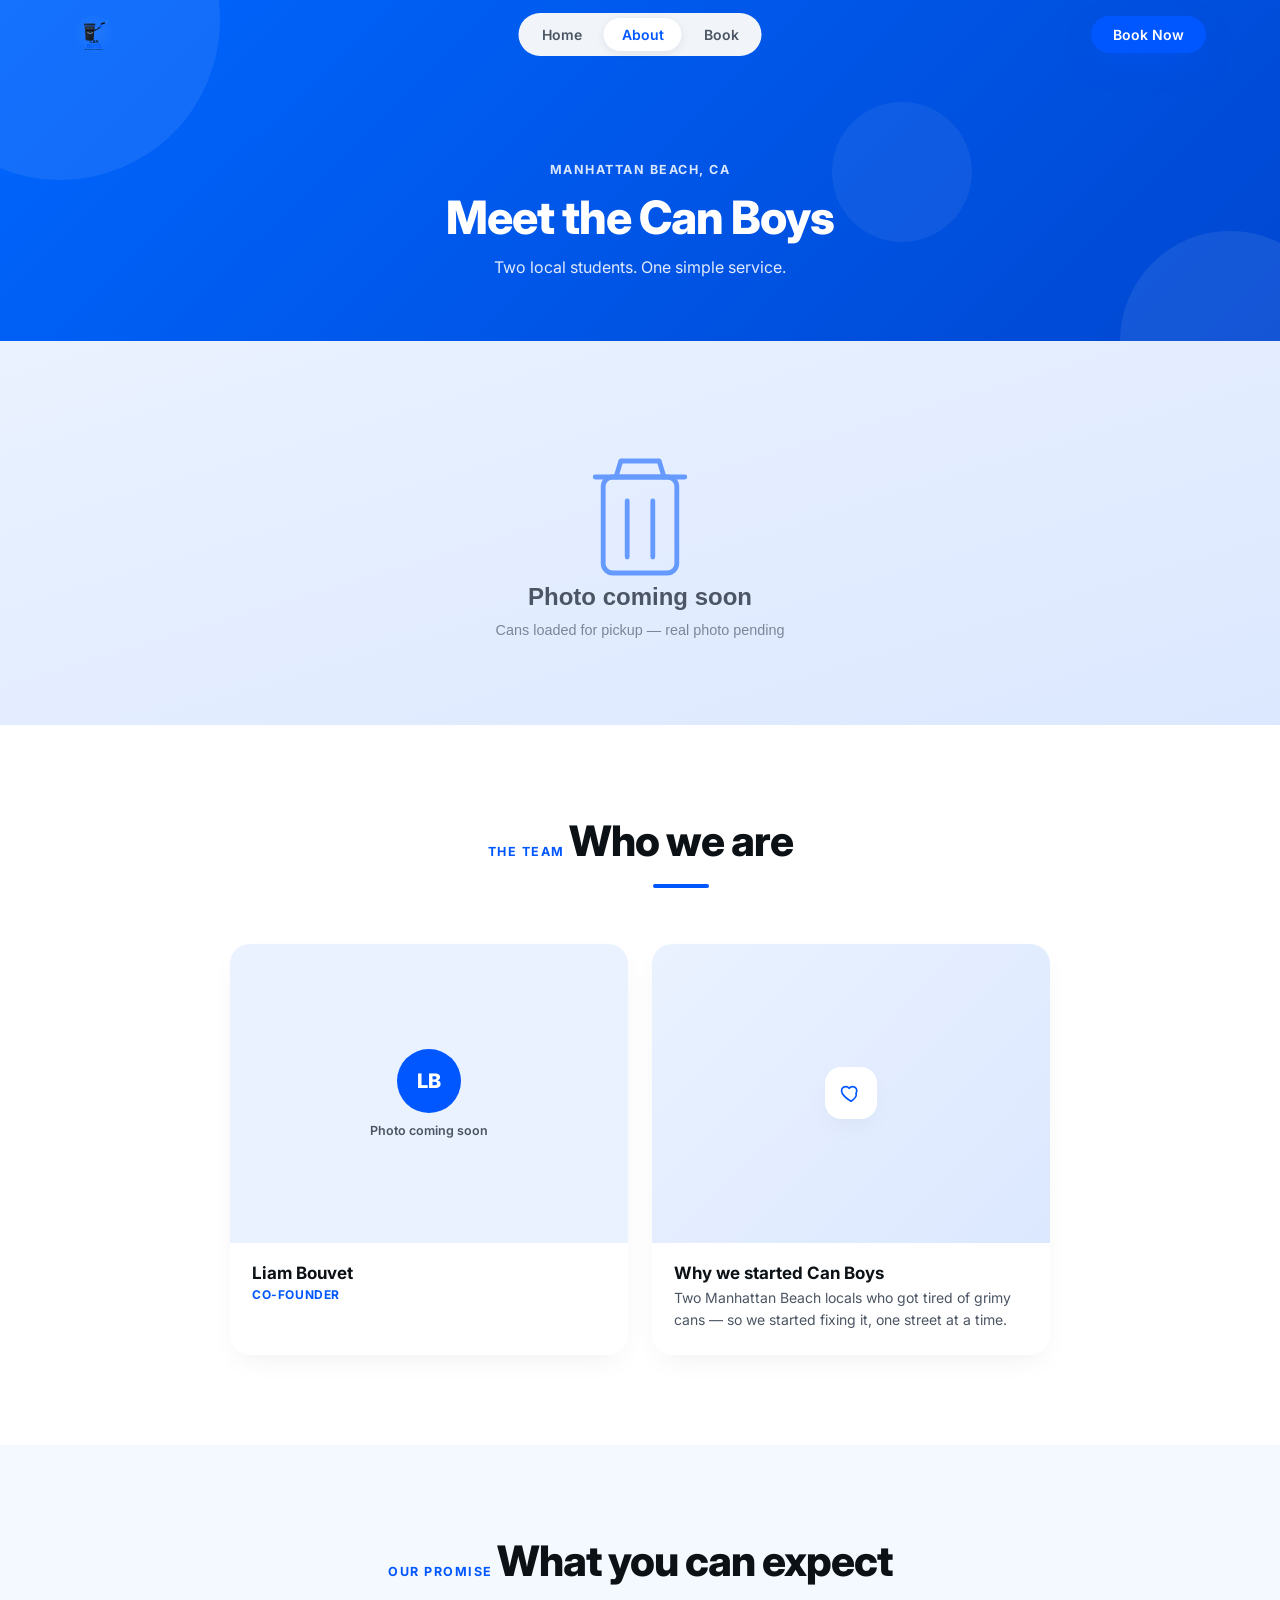
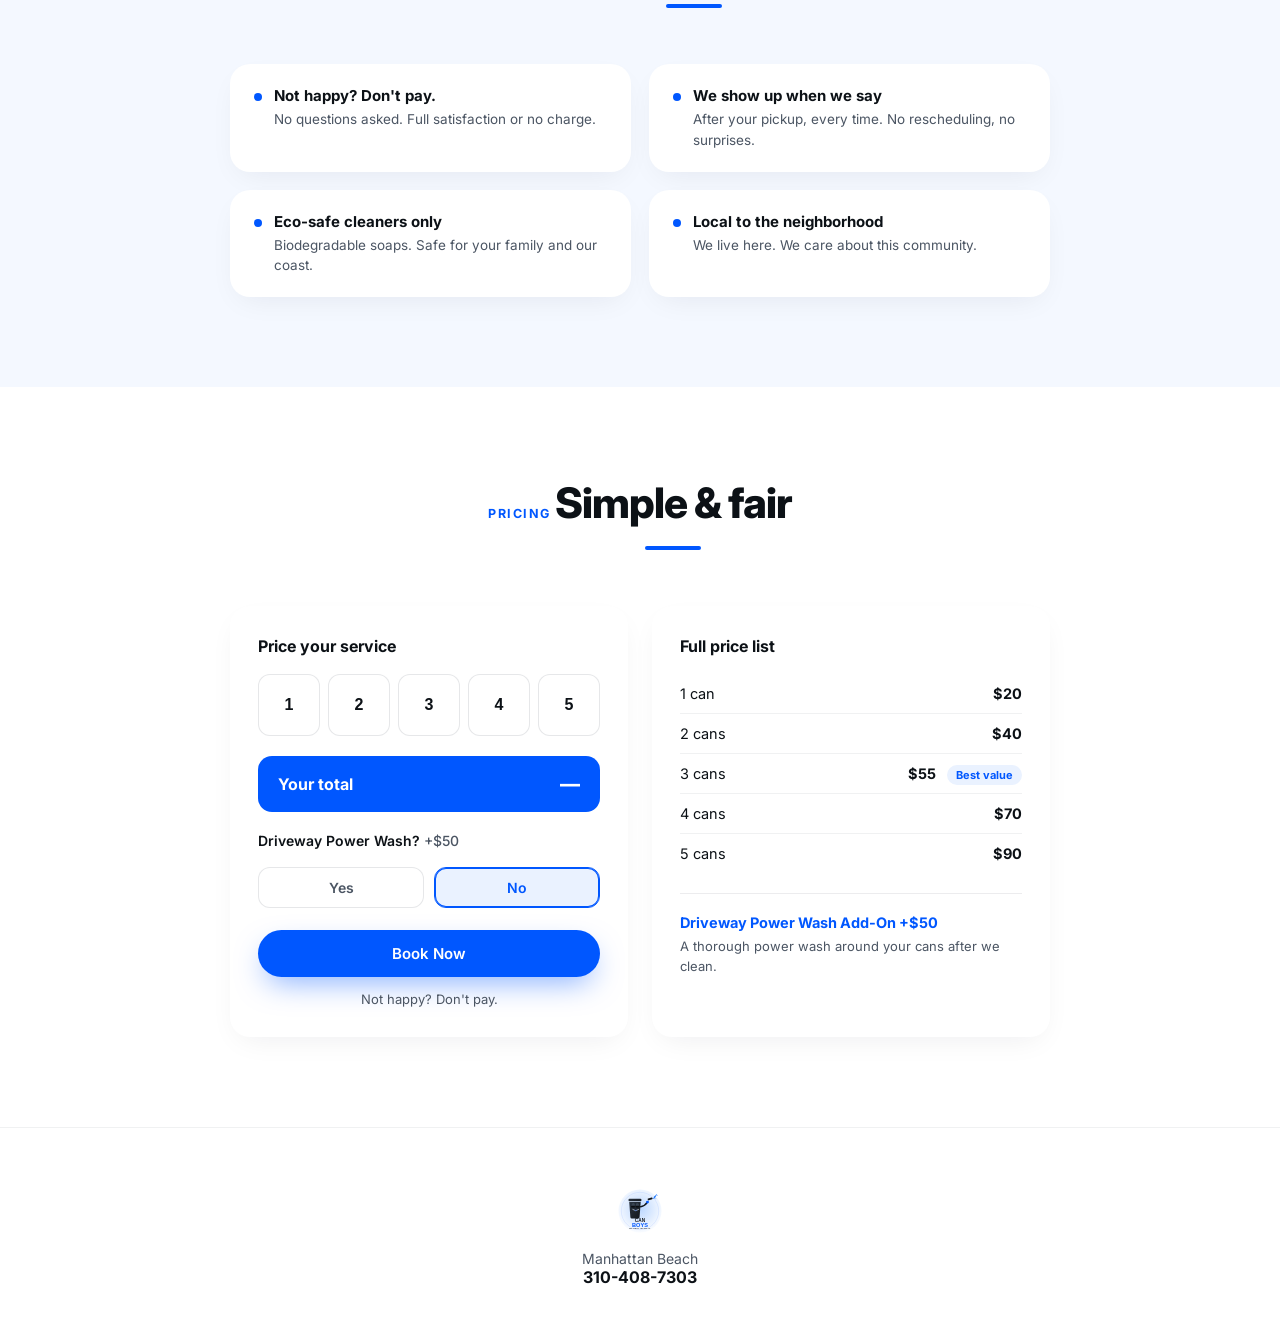
==== about.html @ 1655d3bb "Rebuild as a real three-page multi-page site (Home/About/Book) Splits the single-page scaffold into " ====
<!DOCTYPE html>
<html lang="en">
<head>
<meta charset="UTF-8">
<meta name="viewport" content="width=device-width, initial-scale=1.0">
<title>About — Can Boys · Manhattan Beach</title>
<meta name="description" content="Meet the Can Boys: two Manhattan Beach locals cleaning trash cans. See our story, our standards, and simple, fair pricing.">
<link rel="icon" href="assets/logo.svg" type="image/svg+xml">
<link rel="preconnect" href="https://fonts.googleapis.com">
<link rel="preconnect" href="https://fonts.gstatic.com" crossorigin>
<link href="https://fonts.googleapis.com/css2?family=Inter:wght@400;500;600;700;800;900&display=swap" rel="stylesheet">
<link rel="stylesheet" href="css/style.css">
</head>
<body>

<header class="nav" id="nav">
  <div class="nav-inner">
    <a href="index.html" class="nav-logo">
      <img src="assets/logo.svg" alt="Can Boys logo">
    </a>
    <nav class="nav-links">
      <a href="index.html">Home</a>
      <a href="about.html" class="active">About</a>
      <a href="book.html">Book</a>
    </nav>
    <a href="book.html" class="btn btn-primary btn-book nav-cta">Book Now</a>
    <button class="nav-toggle" id="navToggle" aria-label="Open menu" aria-expanded="false">
      <span></span><span></span><span></span>
    </button>
  </div>
  <div class="nav-mobile" id="navMobile">
    <a href="index.html">Home</a>
    <a href="about.html" class="active">About</a>
    <a href="book.html">Book</a>
    <a href="book.html" class="btn btn-primary btn-book">Book Now</a>
  </div>
</header>

<main>

  <!-- PAGE BANNER -->
  <section class="page-banner">
    <div class="page-banner-circle pbc-1"></div>
    <div class="page-banner-circle pbc-2"></div>
    <div class="page-banner-circle pbc-3"></div>
    <div class="page-banner-inner reveal">
      <span class="page-banner-label">Manhattan Beach, CA</span>
      <h1 class="page-banner-title">Meet the Can Boys</h1>
      <p class="page-banner-sub">Two local students. One simple service.</p>
    </div>
  </section>

  <!-- FULL WIDTH PHOTO -->
  <div class="about-photo-wrap reveal">
    <img src="assets/about-photo-placeholder.svg" alt="Trash cans loaded on a cart, ready for cleaning (placeholder photo)" class="about-photo">
  </div>

  <!-- WHO WE ARE -->
  <section class="section">
    <div class="section-head reveal">
      <span class="label-blue">THE TEAM</span>
      <h2 class="section-title">Who we are<span class="underline"></span></h2>
    </div>

    <div class="team-grid reveal">
      <div class="team-card">
        <div class="team-visual">
          <div class="team-avatar">LB</div>
          <span class="team-visual-note">Photo coming soon</span>
        </div>
        <div class="team-body">
          <p class="team-name">Liam Bouvet</p>
          <p class="team-role">Co-Founder</p>
        </div>
      </div>
      <div class="team-card story-card">
        <div class="team-visual story-visual">
          <div class="story-icon">
            <svg width="22" height="22" viewBox="0 0 24 24" fill="none"><path d="M12 21s-7-4.35-9.5-8.5C.5 8.5 2.5 5 6 5c2 0 3.5 1.2 4 2 0.5-0.8 2-2 4-2 3.5 0 5.5 3.5 3.5 7.5C19 16.65 12 21 12 21z" stroke="#0057ff" stroke-width="1.8" stroke-linejoin="round"/></svg>
          </div>
        </div>
        <div class="team-body">
          <p class="team-name">Why we started Can Boys</p>
          <div class="story-body">
            <p>Two Manhattan Beach locals who got tired of grimy cans — so we started fixing it, one street at a time.</p>
          </div>
        </div>
      </div>
    </div>
  </section>

  <!-- WHAT YOU CAN EXPECT -->
  <section class="section section-tint">
    <div class="section-head reveal">
      <span class="label-blue">OUR PROMISE</span>
      <h2 class="section-title">What you can expect<span class="underline"></span></h2>
    </div>

    <div class="promise-grid reveal">
      <div class="promise-card">
        <span class="promise-dot"></span>
        <div>
          <p class="promise-title">Not happy? Don't pay.</p>
          <p class="promise-text">No questions asked. Full satisfaction or no charge.</p>
        </div>
      </div>
      <div class="promise-card">
        <span class="promise-dot"></span>
        <div>
          <p class="promise-title">We show up when we say</p>
          <p class="promise-text">After your pickup, every time. No rescheduling, no surprises.</p>
        </div>
      </div>
      <div class="promise-card">
        <span class="promise-dot"></span>
        <div>
          <p class="promise-title">Eco-safe cleaners only</p>
          <p class="promise-text">Biodegradable soaps. Safe for your family and our coast.</p>
        </div>
      </div>
      <div class="promise-card">
        <span class="promise-dot"></span>
        <div>
          <p class="promise-title">Local to the neighborhood</p>
          <p class="promise-text">We live here. We care about this community.</p>
        </div>
      </div>
    </div>
  </section>

  <!-- PRICING -->
  <section class="section" id="pricing">
    <div class="section-head reveal">
      <span class="label-blue">PRICING</span>
      <h2 class="section-title">Simple &amp; fair<span class="underline"></span></h2>
    </div>

    <div class="price-grid reveal">
      <div class="calculator-card">
        <h3>Price your service</h3>
        <div class="can-buttons" id="canButtons" role="group" aria-label="Number of cans">
          <button type="button" class="can-btn" data-cans="1">1</button>
          <button type="button" class="can-btn" data-cans="2">2</button>
          <button type="button" class="can-btn" data-cans="3">3</button>
          <button type="button" class="can-btn" data-cans="4">4</button>
          <button type="button" class="can-btn" data-cans="5">5</button>
        </div>
        <div class="total-bar">
          <span>Your total</span>
          <span class="total-value" id="calcTotalValue">—</span>
        </div>
        <div class="addon-row">
          <span class="addon-label">Driveway Power Wash? <span class="price-note">+$50</span></span>
        </div>
        <div class="toggle-pair" id="calcPowerWash" role="group" aria-label="Driveway Power Wash">
          <button type="button" class="toggle-btn" data-value="yes">Yes</button>
          <button type="button" class="toggle-btn active" data-value="no">No</button>
        </div>
        <a href="book.html" class="btn btn-primary btn-block" id="calcBookNow" style="margin-top:22px;">Book Now</a>
        <p class="micro-note">Not happy? Don't pay.</p>
      </div>

      <div class="price-list-card">
        <h3>Full price list</h3>
        <ul class="price-list">
          <li><span>1 can</span><strong>$20</strong></li>
          <li><span>2 cans</span><strong>$40</strong></li>
          <li><span>3 cans</span><strong>$55 <span class="badge-best">Best value</span></strong></li>
          <li><span>4 cans</span><strong>$70</strong></li>
          <li><span>5 cans</span><strong>$90</strong></li>
        </ul>
        <div class="price-divider"></div>
        <p class="addon-title">Driveway Power Wash Add-On +$50</p>
        <p class="addon-desc">A thorough power wash around your cans after we clean.</p>
      </div>
    </div>
  </section>

</main>

<footer class="footer">
  <img src="assets/logo.svg" alt="Can Boys logo" class="footer-logo">
  <p class="footer-area">Manhattan Beach</p>
  <p class="footer-phone">310-408-7303</p>
</footer>

<script src="js/script.js"></script>
</body>
</html>
---- css/style.css ----
:root {
  --blue: #0057ff;
  --blue-dark: #0043cc;
  --blue-light: #eaf2ff;
  --blue-glow: rgba(0, 87, 255, 0.25);
  --ink: #0c1116;
  --ink-soft: #4b5563;
  --bg: #ffffff;
  --bg-tint: #f4f8ff;
  --card: #ffffff;
  --shadow-blue: 0 20px 50px -12px rgba(0, 87, 255, 0.18);
  --shadow-soft: 0 10px 30px -10px rgba(15, 23, 42, 0.08);
  --radius-lg: 28px;
  --radius-md: 20px;
  --radius-sm: 14px;
  --max: 1180px;
}

* { box-sizing: border-box; }

html { scroll-behavior: smooth; }
[id] { scroll-margin-top: 100px; }

body {
  margin: 0;
  font-family: 'Inter', -apple-system, BlinkMacSystemFont, 'Segoe UI', sans-serif;
  color: var(--ink);
  background: var(--bg);
  -webkit-font-smoothing: antialiased;
  overflow-x: hidden;
}

a { text-decoration: none; color: inherit; }
img { max-width: 100%; display: block; }
ul { list-style: none; margin: 0; padding: 0; }

.text-blue { color: var(--blue); }

/* ---------- Buttons ---------- */
.btn {
  display: inline-flex;
  align-items: center;
  justify-content: center;
  padding: 14px 28px;
  border-radius: 999px;
  font-weight: 600;
  font-size: 15px;
  cursor: pointer;
  border: none;
  transition: transform 0.25s ease, box-shadow 0.25s ease, background 0.25s ease;
  white-space: nowrap;
}
.btn:active { transform: scale(0.97); }

.btn-primary {
  background: var(--blue);
  color: #fff;
  box-shadow: 0 12px 30px -8px rgba(0, 87, 255, 0.5);
}
.btn-primary:hover {
  background: var(--blue-dark);
  box-shadow: 0 16px 36px -8px rgba(0, 87, 255, 0.6);
  transform: translateY(-2px);
}

.btn-white {
  background: #fff;
  color: var(--ink);
  box-shadow: var(--shadow-soft);
  border: 1px solid rgba(15, 23, 42, 0.06);
}
.btn-white:hover {
  transform: translateY(-2px);
  box-shadow: 0 16px 36px -10px rgba(15, 23, 42, 0.15);
}

.btn-lg { padding: 16px 32px; font-size: 16px; }

.btn-cta-white {
  background: #fff;
  color: var(--blue);
  padding: 18px 40px;
  font-size: 17px;
  font-weight: 700;
  box-shadow: 0 16px 40px -10px rgba(0, 0, 0, 0.25);
}
.btn-cta-white:hover {
  transform: translateY(-3px) scale(1.02);
  box-shadow: 0 20px 46px -10px rgba(0, 0, 0, 0.3);
}

/* ---------- Nav ---------- */
.nav {
  position: fixed;
  top: 0;
  left: 0;
  right: 0;
  z-index: 100;
  transition: background 0.35s ease, box-shadow 0.35s ease, backdrop-filter 0.35s ease;
  padding: 14px 0;
}
.nav.scrolled {
  background: rgba(255, 255, 255, 0.75);
  backdrop-filter: blur(14px);
  -webkit-backdrop-filter: blur(14px);
  box-shadow: 0 8px 30px -12px rgba(15, 23, 42, 0.12);
}
.nav-inner {
  max-width: var(--max);
  margin: 0 auto;
  padding: 0 24px;
  display: flex;
  align-items: center;
  justify-content: space-between;
  gap: 20px;
}
.nav-logo img { height: 40px; width: auto; }

.nav-links {
  display: flex;
  gap: 4px;
  position: absolute;
  left: 50%;
  transform: translateX(-50%);
  font-weight: 600;
  font-size: 14px;
  background: #f1f4f9;
  border-radius: 999px;
  padding: 5px;
}
.nav-links a {
  color: var(--ink-soft);
  padding: 8px 18px;
  border-radius: 999px;
  transition: color 0.2s ease, background 0.2s ease, box-shadow 0.2s ease;
}
.nav-links a:hover { color: var(--blue); }
.nav-links a.active {
  background: #fff;
  color: var(--blue);
  box-shadow: 0 2px 8px rgba(15, 23, 42, 0.08);
}
.nav-mobile a.active { color: var(--blue); }

.nav-cta { padding: 10px 22px; font-size: 14px; }

.nav-toggle {
  display: none;
  flex-direction: column;
  justify-content: center;
  gap: 5px;
  width: 32px;
  height: 32px;
  background: none;
  border: none;
  cursor: pointer;
}
.nav-toggle span {
  display: block;
  height: 2px;
  width: 100%;
  background: var(--ink);
  border-radius: 2px;
  transition: transform 0.25s ease, opacity 0.25s ease;
}
.nav-toggle.open span:nth-child(1) { transform: translateY(7px) rotate(45deg); }
.nav-toggle.open span:nth-child(2) { opacity: 0; }
.nav-toggle.open span:nth-child(3) { transform: translateY(-7px) rotate(-45deg); }

.nav-mobile {
  display: none;
  flex-direction: column;
  gap: 18px;
  padding: 20px 24px 28px;
  background: rgba(255, 255, 255, 0.98);
  backdrop-filter: blur(14px);
  font-weight: 600;
  border-top: 1px solid rgba(15, 23, 42, 0.06);
}
.nav-mobile a { color: var(--ink); }
.nav-mobile.open { display: flex; }
.nav-mobile .btn { align-self: flex-start; }

/* ---------- Hero ---------- */
.hero {
  padding: 170px 24px 100px;
  background: linear-gradient(180deg, #ffffff 0%, var(--bg-tint) 100%);
  overflow-x: hidden;
}
.hero-inner {
  max-width: var(--max);
  margin: 0 auto;
  display: grid;
  grid-template-columns: 1.05fr 0.95fr;
  gap: 40px;
  align-items: center;
}
.pill {
  display: inline-block;
  background: var(--blue-light);
  color: var(--blue);
  font-weight: 700;
  font-size: 12.5px;
  letter-spacing: 1.2px;
  padding: 8px 18px;
  border-radius: 999px;
  margin-bottom: 22px;
}
.hero-title {
  font-size: clamp(38px, 5.4vw, 66px);
  line-height: 1.06;
  font-weight: 800;
  letter-spacing: -1.5px;
  margin: 0 0 22px;
}
.hero-sub {
  font-size: 18px;
  line-height: 1.6;
  color: var(--ink-soft);
  max-width: 480px;
  margin: 0 0 32px;
}
.hero-actions {
  display: flex;
  gap: 14px;
  flex-wrap: wrap;
  margin-bottom: 16px;
}
.hero-note {
  font-weight: 600;
  color: var(--ink-soft);
  font-size: 14px;
  margin: 0 0 6px;
}
.hero-phone {
  font-weight: 700;
  color: var(--blue);
  font-size: 15px;
  margin: 0;
  letter-spacing: 0.3px;
}

.hero-visual {
  position: relative;
  display: flex;
  align-items: center;
  justify-content: center;
  min-height: 420px;
}
.hero-glow {
  position: absolute;
  width: 420px;
  height: 420px;
  border-radius: 50%;
  background: radial-gradient(circle, var(--blue-glow) 0%, rgba(0, 87, 255, 0) 70%);
  filter: blur(10px);
  animation: pulse 5s ease-in-out infinite;
}
@keyframes pulse {
  0%, 100% { transform: scale(1); opacity: 1; }
  50% { transform: scale(1.08); opacity: 0.85; }
}
.hero-logo {
  position: relative;
  width: min(360px, 70%);
  z-index: 2;
  animation: float 6s ease-in-out infinite;
  filter: drop-shadow(0 25px 30px rgba(0, 87, 255, 0.18));
}
@keyframes float {
  0%, 100% { transform: translateY(0); }
  50% { transform: translateY(-14px); }
}
.floating-badge {
  position: absolute;
  top: 18%;
  right: 6%;
  background: #fff;
  color: var(--ink);
  font-weight: 700;
  font-size: 13px;
  padding: 10px 18px;
  border-radius: 999px;
  box-shadow: var(--shadow-blue);
  z-index: 3;
  animation: float 6s ease-in-out infinite;
  animation-delay: -2s;
}
.floating-badge::before {
  content: '';
  display: inline-block;
  width: 8px;
  height: 8px;
  border-radius: 50%;
  background: var(--blue);
  margin-right: 8px;
}
.hero-shadow-oval {
  position: absolute;
  bottom: 6%;
  width: 260px;
  height: 40px;
  background: radial-gradient(ellipse, rgba(0, 87, 255, 0.25) 0%, rgba(0, 87, 255, 0) 75%);
  border-radius: 50%;
  z-index: 1;
}
.hero-shadow-label {
  position: absolute;
  bottom: 1%;
  font-size: 12px;
  font-weight: 700;
  letter-spacing: 2px;
  color: #9aa7bb;
}

/* ---------- Stats ---------- */
.stats { padding: 0 24px 100px; }
.stats-grid {
  max-width: var(--max);
  margin: 0 auto;
  display: grid;
  grid-template-columns: repeat(4, 1fr);
  gap: 20px;
  margin-top: -60px;
}
.stat-card {
  background: #fff;
  border-radius: var(--radius-md);
  padding: 32px 20px;
  text-align: center;
  box-shadow: var(--shadow-blue);
  transition: transform 0.3s ease, box-shadow 0.3s ease;
}
.stat-card:hover {
  transform: translateY(-6px);
  box-shadow: 0 26px 55px -12px rgba(0, 87, 255, 0.24);
}
.stat-num {
  font-size: 34px;
  font-weight: 800;
  color: var(--blue);
  letter-spacing: -1px;
}
.stat-label {
  margin-top: 6px;
  font-size: 14px;
  font-weight: 600;
  color: var(--ink-soft);
}

/* ---------- Sections ---------- */
.section { padding: 90px 24px; max-width: var(--max); margin: 0 auto; }
.section-tint {
  max-width: none;
  background: var(--bg-tint);
  padding-left: 24px;
  padding-right: 24px;
}
.section-tint > * { max-width: var(--max); margin-left: auto; margin-right: auto; }

.section-head { text-align: center; margin-bottom: 56px; }
.label-blue {
  display: inline-block;
  color: var(--blue);
  font-weight: 700;
  font-size: 12.5px;
  letter-spacing: 1.5px;
  margin-bottom: 14px;
}
.section-title {
  font-size: clamp(30px, 4vw, 42px);
  font-weight: 800;
  letter-spacing: -1px;
  margin: 0;
  position: relative;
  display: inline-block;
}
.underline {
  display: block;
  width: 56px;
  height: 4px;
  background: var(--blue);
  border-radius: 4px;
  margin: 18px auto 0;
}

/* ---------- Before / After ---------- */
.compare-wrap { position: relative; max-width: 620px; margin: 0 auto; }
.drag-pill {
  position: absolute;
  top: -20px;
  left: 50%;
  transform: translateX(-50%);
  background: #fff;
  color: var(--ink-soft);
  font-size: 12.5px;
  font-weight: 700;
  padding: 8px 16px;
  border-radius: 999px;
  box-shadow: var(--shadow-soft);
  z-index: 5;
  letter-spacing: 0.3px;
}
.compare {
  position: relative;
  width: 100%;
  aspect-ratio: 3 / 4;
  border-radius: var(--radius-lg);
  overflow: hidden;
  box-shadow: var(--shadow-blue);
  user-select: none;
  cursor: ew-resize;
}
.compare-img {
  position: absolute;
  inset: 0;
  width: 100%;
  height: 100%;
  object-fit: cover;
  pointer-events: none;
}
.compare-before-wrap {
  position: absolute;
  inset: 0;
  width: 55%;
  overflow: hidden;
}
.compare-before-wrap .compare-img {
  width: var(--compare-img-w, 100%);
  height: 100%;
}
.compare-tag {
  position: absolute;
  top: 20px;
  font-size: 12px;
  font-weight: 800;
  letter-spacing: 2px;
  color: #fff;
  background: rgba(0, 0, 0, 0.35);
  padding: 6px 12px;
  border-radius: 999px;
  z-index: 4;
}
.compare-tag-before { left: 20px; }
.compare-tag-after { right: 20px; }
.compare-handle {
  position: absolute;
  top: 0;
  bottom: 0;
  left: 55%;
  width: 4px;
  background: #fff;
  transform: translateX(-2px);
  z-index: 5;
  box-shadow: 0 0 0 4px rgba(255, 255, 255, 0.3);
}
.compare-handle-grip {
  position: absolute;
  top: 50%;
  left: 50%;
  transform: translate(-50%, -50%);
  width: 40px;
  height: 40px;
  border-radius: 50%;
  background: var(--blue);
  display: flex;
  align-items: center;
  justify-content: center;
  gap: 3px;
  box-shadow: 0 8px 20px -6px rgba(0, 87, 255, 0.6);
}

/* ---------- Steps ---------- */
.steps-grid {
  display: grid;
  grid-template-columns: repeat(3, 1fr);
  gap: 24px;
}
.step-card {
  background: #fff;
  border-radius: var(--radius-md);
  padding: 36px 30px;
  box-shadow: var(--shadow-soft);
  transition: transform 0.3s ease, box-shadow 0.3s ease;
}
.step-card:hover {
  transform: translateY(-6px);
  box-shadow: var(--shadow-blue);
}
.step-badge {
  width: 44px;
  height: 44px;
  border-radius: 50%;
  background: var(--blue);
  color: #fff;
  font-weight: 800;
  font-size: 18px;
  display: flex;
  align-items: center;
  justify-content: center;
  margin-bottom: 20px;
  box-shadow: 0 10px 24px -6px rgba(0, 87, 255, 0.45);
}
.step-card h3 { font-size: 19px; font-weight: 700; margin: 0 0 10px; }
.step-card p { font-size: 15px; color: var(--ink-soft); line-height: 1.6; margin: 0; }

/* ---------- Standards ---------- */
.standards-grid {
  display: grid;
  grid-template-columns: repeat(3, 1fr);
  gap: 24px;
}
.standard-card {
  background: #fff;
  border-radius: var(--radius-md);
  padding: 36px 30px;
  box-shadow: var(--shadow-soft);
  transition: transform 0.3s ease, box-shadow 0.3s ease;
}
.standard-card:hover {
  transform: translateY(-6px);
  box-shadow: var(--shadow-blue);
}
.icon-badge {
  width: 46px;
  height: 46px;
  border-radius: 14px;
  background: var(--blue-light);
  display: flex;
  align-items: center;
  justify-content: center;
  margin-bottom: 20px;
}
.standard-card h3 { font-size: 19px; font-weight: 700; margin: 0 0 10px; }
.standard-card p { font-size: 15px; color: var(--ink-soft); line-height: 1.6; margin: 0; }

/* ---------- Final CTA ---------- */
.cta-card {
  position: relative;
  overflow: hidden;
  background: linear-gradient(135deg, #0066ff 0%, #0047d1 100%);
  border-radius: 36px;
  padding: 80px 40px;
  text-align: center;
  box-shadow: 0 40px 80px -20px rgba(0, 87, 255, 0.45);
}
.cta-circle {
  position: absolute;
  border-radius: 50%;
  background: rgba(255, 255, 255, 0.08);
}
.cta-circle-1 { width: 320px; height: 320px; top: -140px; left: -100px; }
.cta-circle-2 { width: 220px; height: 220px; bottom: -100px; right: -60px; }
.cta-circle-3 { width: 140px; height: 140px; bottom: 20px; left: 12%; background: rgba(255,255,255,0.06); }
.cta-title {
  position: relative;
  color: #fff;
  font-size: clamp(28px, 4vw, 40px);
  font-weight: 800;
  letter-spacing: -1px;
  margin: 0 0 14px;
}
.cta-sub {
  position: relative;
  color: rgba(255, 255, 255, 0.9);
  font-size: 17px;
  margin: 0 0 34px;
}

/* ---------- Footer ---------- */
.footer {
  text-align: center;
  padding: 60px 24px 50px;
  border-top: 1px solid rgba(15, 23, 42, 0.06);
}
.footer-logo { height: 46px; width: auto; margin: 0 auto 16px; }
.footer-phone { font-weight: 700; margin: 0 0 4px; }
.footer-area { color: var(--ink-soft); font-size: 14px; margin: 0; }

/* ---------- Reveal animation ---------- */
.reveal {
  opacity: 0;
  transform: translateY(28px);
  transition: opacity 0.7s ease, transform 0.7s ease;
}
.reveal.is-visible {
  opacity: 1;
  transform: translateY(0);
}

/* ---------- Responsive ---------- */
@media (max-width: 980px) {
  .nav-links { display: none; }
  .nav-toggle { display: flex; }
  .nav-cta.nav-cta { display: none; }

  .hero-inner { grid-template-columns: 1fr; text-align: center; }
  .hero-copy { order: 2; }
  .hero-visual { order: 1; min-height: 340px; }
  .hero-sub { margin-left: auto; margin-right: auto; }
  .hero-actions { justify-content: center; }

  .stats-grid { grid-template-columns: repeat(2, 1fr); margin-top: 40px; }
  .steps-grid, .standards-grid { grid-template-columns: 1fr; }
}

@media (max-width: 560px) {
  .hero { padding: 130px 18px 70px; }
  .stats-grid { grid-template-columns: repeat(2, 1fr); gap: 14px; }
  .stat-card { padding: 22px 14px; }
  .section { padding: 64px 18px; }
  .cta-card { padding: 56px 24px; border-radius: 26px; }
  .hero-actions { flex-direction: column; width: 100%; }
  .hero-actions .btn { width: 100%; }
}

/* ==========================================================
   Shared: full-width buttons, icons
   ========================================================== */
.btn-block { width: 100%; }
.btn svg { margin-right: 8px; }

/* ==========================================================
   Page banner (About / Book top banner)
   ========================================================== */
.page-banner {
  position: relative;
  overflow: hidden;
  background: linear-gradient(135deg, #0066ff 0%, #0047d1 100%);
  padding: 158px 24px 64px;
  text-align: center;
}
.page-banner-circle {
  position: absolute;
  border-radius: 50%;
  background: rgba(255, 255, 255, 0.08);
}
.pbc-1 { width: 320px; height: 320px; top: -140px; left: -100px; }
.pbc-2 { width: 220px; height: 220px; bottom: -110px; right: -60px; }
.pbc-3 { width: 140px; height: 140px; top: 30%; left: 65%; background: rgba(255, 255, 255, 0.06); }
.page-banner-inner { position: relative; max-width: 640px; margin: 0 auto; }
.page-banner-label {
  display: inline-block;
  color: rgba(255, 255, 255, 0.85);
  font-weight: 700;
  font-size: 12.5px;
  letter-spacing: 1.5px;
  text-transform: uppercase;
  margin-bottom: 12px;
}
.page-banner-title {
  color: #fff;
  font-size: clamp(30px, 4.5vw, 46px);
  font-weight: 800;
  letter-spacing: -1px;
  margin: 0 0 12px;
}
.page-banner-sub {
  color: rgba(255, 255, 255, 0.88);
  font-size: 16px;
  margin: 0;
}

/* ==========================================================
   About: full-width photo
   ========================================================== */
.about-photo-wrap { line-height: 0; }
.about-photo { width: 100%; max-height: 420px; object-fit: cover; display: block; }

/* ==========================================================
   About: team / story cards
   ========================================================== */
.team-grid {
  display: grid;
  grid-template-columns: 1fr 1fr;
  gap: 24px;
  max-width: 820px;
  margin: 0 auto;
}
.team-card {
  background: #fff;
  border-radius: var(--radius-md);
  overflow: hidden;
  box-shadow: var(--shadow-soft);
  transition: transform 0.3s ease, box-shadow 0.3s ease;
}
.team-card:hover { transform: translateY(-6px); box-shadow: var(--shadow-blue); }
.team-visual {
  width: 100%;
  aspect-ratio: 4 / 3;
  display: flex;
  flex-direction: column;
  align-items: center;
  justify-content: center;
  gap: 10px;
  background: var(--blue-light);
}
.team-visual.story-visual { background: linear-gradient(135deg, var(--blue-light), #dce8ff); }
.team-avatar {
  width: 64px;
  height: 64px;
  border-radius: 50%;
  background: var(--blue);
  color: #fff;
  display: flex;
  align-items: center;
  justify-content: center;
  font-weight: 800;
  font-size: 20px;
}
.team-visual-note { font-size: 12.5px; color: var(--ink-soft); font-weight: 600; }
.story-icon {
  width: 52px;
  height: 52px;
  border-radius: 16px;
  background: #fff;
  display: flex;
  align-items: center;
  justify-content: center;
  box-shadow: var(--shadow-soft);
}
.team-body { padding: 20px 22px 24px; }
.team-name { font-weight: 700; font-size: 17px; margin: 0 0 4px; }
.team-role {
  font-size: 12px;
  font-weight: 700;
  letter-spacing: 0.6px;
  color: var(--blue);
  text-transform: uppercase;
  margin: 0;
}
.story-body p { font-size: 14px; color: var(--ink-soft); line-height: 1.6; margin: 0; }

/* ==========================================================
   About: promise grid
   ========================================================== */
.promise-grid {
  display: grid;
  grid-template-columns: 1fr 1fr;
  gap: 18px;
  max-width: 820px;
  margin: 0 auto;
}
.promise-card {
  background: #fff;
  border-radius: var(--radius-md);
  padding: 22px 24px;
  box-shadow: var(--shadow-soft);
  display: flex;
  gap: 12px;
  align-items: flex-start;
  transition: transform 0.3s ease, box-shadow 0.3s ease;
}
.promise-card:hover { transform: translateY(-4px); box-shadow: var(--shadow-blue); }
.promise-dot { width: 8px; height: 8px; border-radius: 50%; background: var(--blue); margin-top: 7px; flex-shrink: 0; }
.promise-title { font-weight: 700; font-size: 15px; margin: 0 0 4px; }
.promise-text { font-size: 13.5px; color: var(--ink-soft); margin: 0; line-height: 1.5; }

/* ==========================================================
   About: pricing calculator + price list
   ========================================================== */
.price-grid {
  display: grid;
  grid-template-columns: 1fr 1fr;
  gap: 24px;
  max-width: 820px;
  margin: 0 auto;
}
.calculator-card,
.price-list-card {
  background: #fff;
  border-radius: var(--radius-md);
  padding: 30px 28px;
  box-shadow: var(--shadow-soft);
}
.calculator-card h3,
.price-list-card h3 { font-size: 16px; font-weight: 700; margin: 0 0 18px; }

.can-buttons { display: flex; gap: 8px; margin-bottom: 20px; }
.can-btn {
  flex: 1;
  aspect-ratio: 1;
  border-radius: 12px;
  border: 1px solid rgba(15, 23, 42, 0.1);
  background: #fff;
  font-weight: 700;
  font-size: 16px;
  color: var(--ink);
  cursor: pointer;
  transition: all 0.2s ease;
}
.can-btn:hover { border-color: var(--blue); }
.can-btn.active {
  background: var(--blue);
  border-color: var(--blue);
  color: #fff;
  box-shadow: 0 8px 20px -6px rgba(0, 87, 255, 0.45);
}

.total-bar {
  display: flex;
  align-items: center;
  justify-content: space-between;
  background: var(--blue);
  color: #fff;
  padding: 16px 20px;
  border-radius: 14px;
  font-weight: 700;
  margin-bottom: 20px;
}
.total-bar .total-value { font-size: 20px; font-weight: 800; }

.addon-row {
  display: flex;
  align-items: center;
  justify-content: space-between;
  gap: 12px;
  margin-bottom: 18px;
  flex-wrap: wrap;
}
.addon-label { font-weight: 600; font-size: 14px; color: var(--ink); }
.addon-label .price-note { color: var(--ink-soft); font-weight: 500; }

.toggle-pair { display: flex; gap: 10px; }
.toggle-btn {
  flex: 1;
  padding: 11px 18px;
  border-radius: 12px;
  border: 1px solid rgba(15, 23, 42, 0.1);
  background: #fff;
  font-weight: 600;
  font-size: 14px;
  color: var(--ink-soft);
  cursor: pointer;
  transition: all 0.2s ease;
  font-family: inherit;
}
.toggle-btn:hover { border-color: var(--blue); }
.toggle-btn.active {
  border-color: var(--blue);
  color: var(--blue);
  box-shadow: 0 0 0 1px var(--blue) inset;
  background: var(--blue-light);
}

.micro-note { text-align: center; font-size: 13px; color: var(--ink-soft); margin: 14px 0 0; }

.price-list { list-style: none; margin: 0; padding: 0; }
.price-list li {
  display: flex;
  align-items: center;
  justify-content: space-between;
  padding: 11px 0;
  border-bottom: 1px solid rgba(15, 23, 42, 0.06);
  font-size: 14.5px;
}
.price-list li:last-child { border-bottom: none; }
.price-list li strong { font-weight: 700; }
.badge-best {
  background: var(--blue-light);
  color: var(--blue);
  font-size: 11px;
  font-weight: 700;
  padding: 3px 9px;
  border-radius: 999px;
  margin-left: 8px;
}
.price-divider { height: 1px; background: rgba(15, 23, 42, 0.08); margin: 20px 0; }
.addon-title { font-weight: 700; font-size: 14.5px; color: var(--blue); margin: 0 0 6px; }
.addon-desc { font-size: 13px; color: var(--ink-soft); line-height: 1.5; margin: 0; }

/* ==========================================================
   Book: trash-day section
   ========================================================== */
.trash-day-section { max-width: 820px; margin: 0 auto; padding: 70px 24px 20px; }
.weekday-pills { display: flex; flex-wrap: wrap; gap: 10px; justify-content: center; margin: 0 0 28px; }
.weekday-pill {
  display: inline-flex;
  align-items: center;
  background: #fff;
  border: 1px solid rgba(15, 23, 42, 0.08);
  border-radius: 999px;
  padding: 8px 16px;
  font-size: 13px;
  font-weight: 600;
  color: var(--ink-soft);
  box-shadow: var(--shadow-soft);
}
.weekday-pill::before {
  content: '';
  width: 8px;
  height: 8px;
  border-radius: 50%;
  background: var(--dot, var(--blue));
  margin-right: 8px;
  flex-shrink: 0;
}
.trash-map-wrap { border-radius: var(--radius-lg); overflow: hidden; box-shadow: var(--shadow-blue); }
.trash-map-img { width: 100%; display: block; }

/* ==========================================================
   Book: booking form
   ========================================================== */
.booking-card {
  max-width: 640px;
  margin: 0 auto;
  background: #fff;
  border-radius: var(--radius-md);
  padding: 32px 30px;
  box-shadow: var(--shadow-soft);
}

.estimated-total {
  background: var(--blue-light);
  border-radius: 16px;
  padding: 16px 18px;
  margin-bottom: 24px;
}
.estimated-total-toggle {
  display: block;
  width: 100%;
  background: none;
  border: none;
  padding: 0;
  margin: 0;
  cursor: pointer;
  text-align: left;
  font-family: inherit;
  color: inherit;
}
.estimated-total-head { display: flex; align-items: center; gap: 12px; }
.estimated-total-text { flex: 1; min-width: 0; }
.estimated-total-label { font-weight: 700; font-size: 15px; color: var(--ink); }
.estimated-total-sub { font-size: 12.5px; color: var(--ink-soft); margin-top: 2px; }
.estimated-total-value { font-weight: 800; color: var(--blue); font-size: 17px; white-space: nowrap; }
.estimated-total-icon {
  font-weight: 700;
  color: var(--blue);
  font-size: 18px;
  width: 22px;
  height: 22px;
  border-radius: 50%;
  display: flex;
  align-items: center;
  justify-content: center;
  background: #fff;
  flex-shrink: 0;
}
.estimated-total-detail {
  max-height: 200px;
  overflow: hidden;
  transition: max-height 0.3s ease, opacity 0.3s ease, margin-top 0.3s ease;
  margin-top: 14px;
  opacity: 1;
}
.estimated-total-detail.collapsed { max-height: 0; opacity: 0; margin-top: 0; }
.estimated-total-row {
  display: flex;
  justify-content: space-between;
  font-size: 13.5px;
  color: var(--ink-soft);
  padding: 4px 0;
}

.form-row { display: grid; grid-template-columns: 1fr 1fr; gap: 16px; }
.field { display: flex; flex-direction: column; gap: 6px; margin-bottom: 18px; }
.field label { font-weight: 600; font-size: 13.5px; color: var(--ink); }
.field label .price-note { color: var(--ink-soft); font-weight: 500; }
.field input,
.field select,
.field textarea {
  border: 1px solid rgba(15, 23, 42, 0.12);
  border-radius: 12px;
  padding: 13px 16px;
  font-size: 15px;
  font-family: inherit;
  color: var(--ink);
  background: #fff;
  transition: border-color 0.2s ease, box-shadow 0.2s ease;
  width: 100%;
}
.field input::placeholder,
.field textarea::placeholder { color: #9aa7bb; }
.field input:focus,
.field select:focus,
.field textarea:focus {
  outline: none;
  border-color: var(--blue);
  box-shadow: 0 0 0 3px rgba(0, 87, 255, 0.12);
}
.field textarea { resize: vertical; min-height: 90px; }
.field select { appearance: none; background-image: url("data:image/svg+xml,%3Csvg xmlns='http://www.w3.org/2000/svg' width='12' height='8'%3E%3Cpath d='M1 1l5 5 5-5' fill='none' stroke='%234b5563' stroke-width='1.6' stroke-linecap='round' stroke-linejoin='round'/%3E%3C/svg%3E"); background-repeat: no-repeat; background-position: right 16px center; padding-right: 38px; }

/* ==========================================================
   Responsive: new components
   ========================================================== */
@media (max-width: 980px) {
  .price-grid,
  .team-grid,
  .promise-grid { grid-template-columns: 1fr; }
}

@media (max-width: 560px) {
  .page-banner { padding: 128px 18px 48px; }
  .form-row { grid-template-columns: 1fr; }
  .booking-card { padding: 26px 20px; }
  .calculator-card, .price-list-card { padding: 24px 20px; }
}
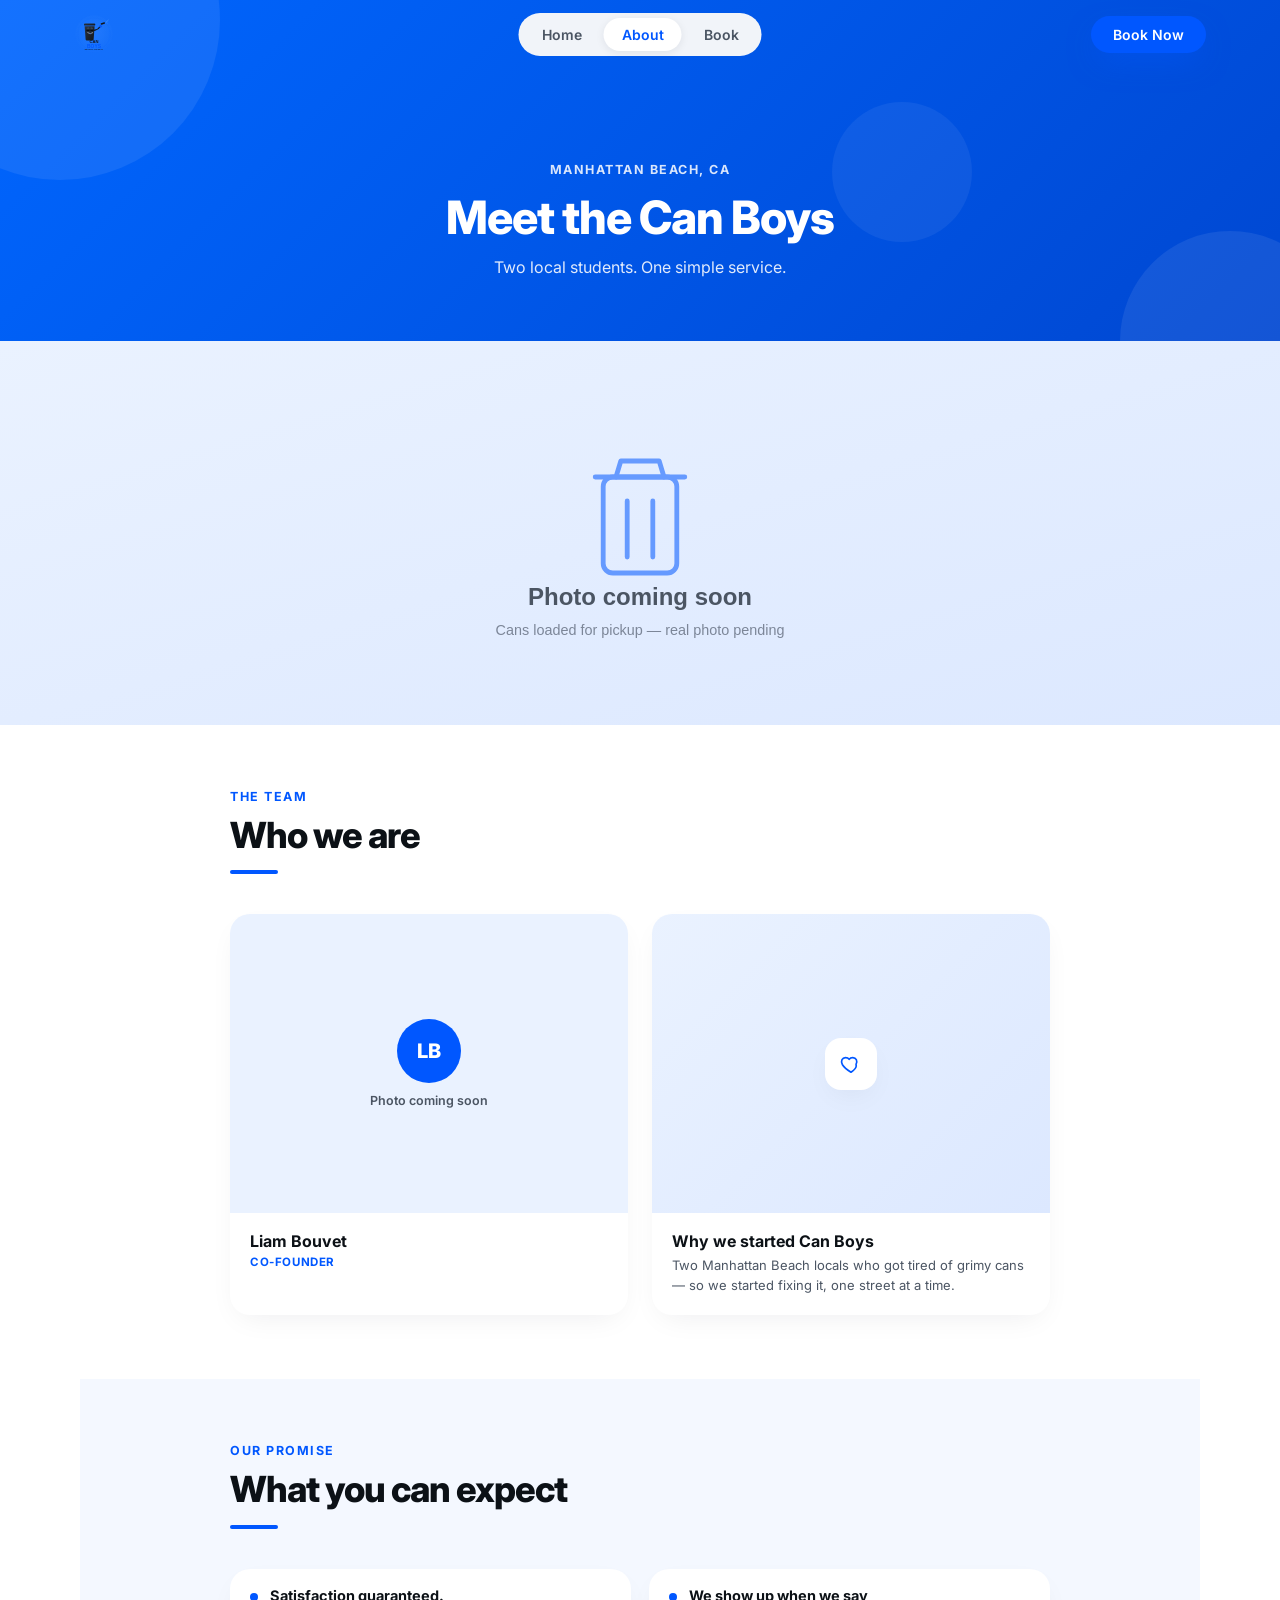
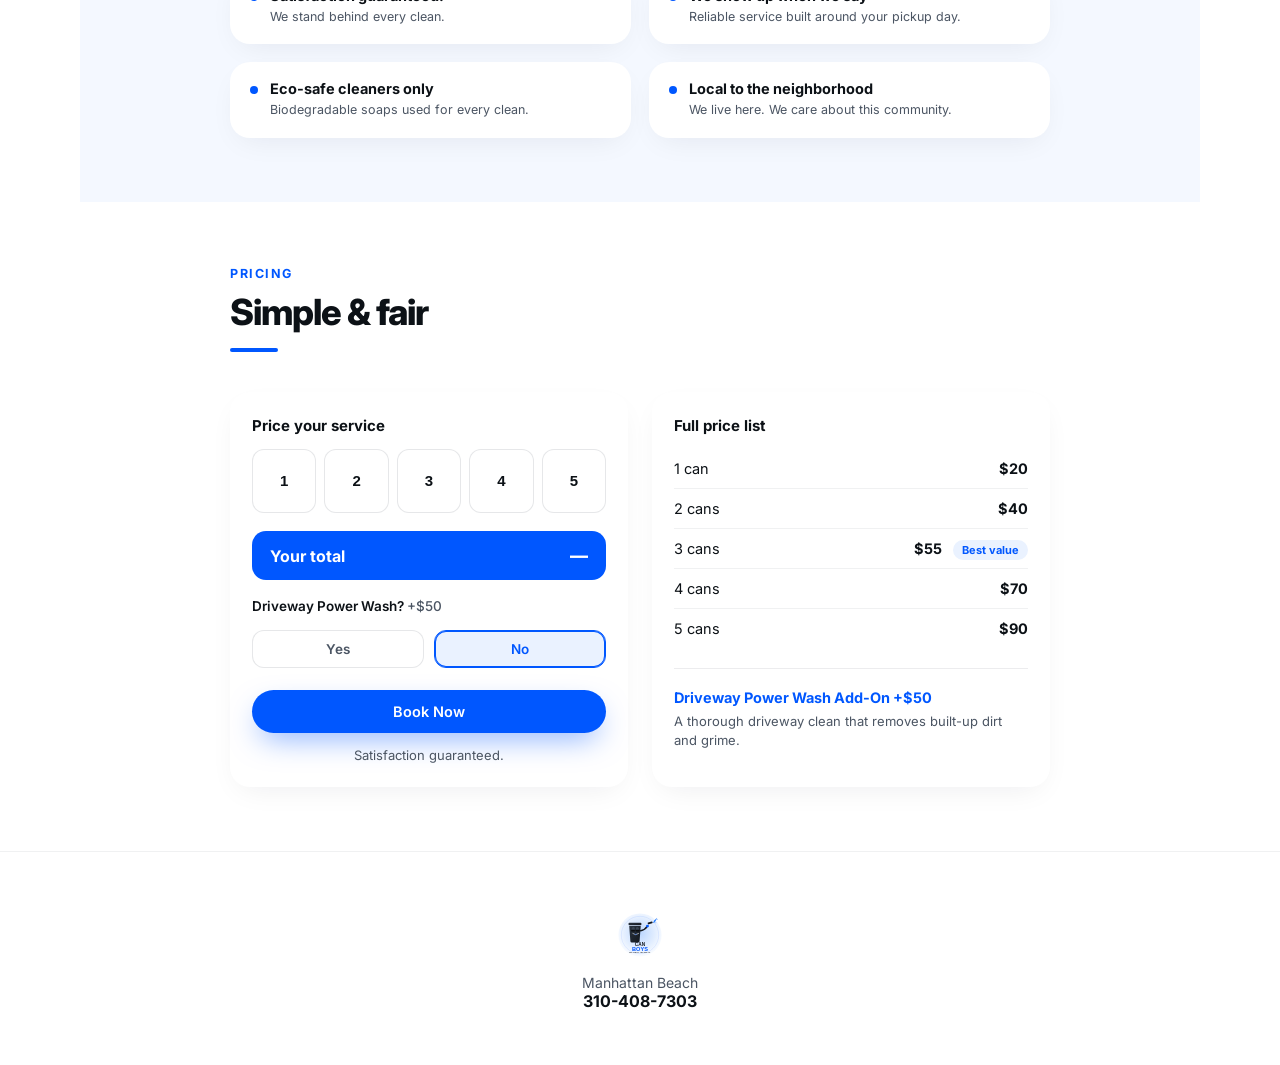
==== commit a6e4688b: "Update customer-facing copy: "Satisfaction guaranteed" and related wording Replaces every "Not happy" ====
--- a/about.html
+++ b/about.html
@@ -100,22 +100,22 @@
       <div class="promise-card">
         <span class="promise-dot"></span>
         <div>
-          <p class="promise-title">Not happy? Don't pay.</p>
-          <p class="promise-text">No questions asked. Full satisfaction or no charge.</p>
+          <p class="promise-title">Satisfaction guaranteed.</p>
+          <p class="promise-text">We stand behind every clean.</p>
         </div>
       </div>
       <div class="promise-card">
         <span class="promise-dot"></span>
         <div>
           <p class="promise-title">We show up when we say</p>
-          <p class="promise-text">After your pickup, every time. No rescheduling, no surprises.</p>
+          <p class="promise-text">Reliable service built around your pickup day.</p>
         </div>
       </div>
       <div class="promise-card">
         <span class="promise-dot"></span>
         <div>
           <p class="promise-title">Eco-safe cleaners only</p>
-          <p class="promise-text">Biodegradable soaps. Safe for your family and our coast.</p>
+          <p class="promise-text">Biodegradable soaps used for every clean.</p>
         </div>
       </div>
       <div class="promise-card">
@@ -157,7 +157,7 @@
           <button type="button" class="toggle-btn active" data-value="no">No</button>
         </div>
         <a href="book.html" class="btn btn-primary btn-block" id="calcBookNow" style="margin-top:22px;">Book Now</a>
-        <p class="micro-note">Not happy? Don't pay.</p>
+        <p class="micro-note">Satisfaction guaranteed.</p>
       </div>
 
       <div class="price-list-card">
@@ -171,7 +171,7 @@
         </ul>
         <div class="price-divider"></div>
         <p class="addon-title">Driveway Power Wash Add-On +$50</p>
-        <p class="addon-desc">A thorough power wash around your cans after we clean.</p>
+        <p class="addon-desc">A thorough driveway clean that removes built-up dirt and grime.</p>
       </div>
     </div>
   </section>
--- a/css/style.css
+++ b/css/style.css
@@ -183,12 +183,12 @@
 
 /* ---------- Hero ---------- */
 .hero {
-  padding: 170px 24px 100px;
+  padding: 122px 24px 68px;
   background: linear-gradient(180deg, #ffffff 0%, var(--bg-tint) 100%);
   overflow-x: hidden;
 }
 .hero-inner {
-  max-width: var(--max);
+  max-width: 1120px;
   margin: 0 auto;
   display: grid;
   grid-template-columns: 1.05fr 0.95fr;
@@ -200,42 +200,46 @@
   background: var(--blue-light);
   color: var(--blue);
   font-weight: 700;
-  font-size: 12.5px;
-  letter-spacing: 1.2px;
-  padding: 8px 18px;
+  font-size: 11.5px;
+  letter-spacing: 1px;
+  padding: 6px 14px;
   border-radius: 999px;
-  margin-bottom: 22px;
+  margin-bottom: 16px;
 }
 .hero-title {
-  font-size: clamp(38px, 5.4vw, 66px);
-  line-height: 1.06;
+  font-size: clamp(32px, 4.6vw, 54px);
+  line-height: 1.09;
   font-weight: 800;
-  letter-spacing: -1.5px;
-  margin: 0 0 22px;
+  letter-spacing: -1.2px;
+  margin: 0 0 16px;
 }
 .hero-sub {
-  font-size: 18px;
-  line-height: 1.6;
+  font-size: 16px;
+  line-height: 1.55;
   color: var(--ink-soft);
-  max-width: 480px;
-  margin: 0 0 32px;
+  max-width: 440px;
+  margin: 0 0 24px;
 }
 .hero-actions {
   display: flex;
-  gap: 14px;
+  gap: 10px;
   flex-wrap: wrap;
-  margin-bottom: 16px;
+  margin-bottom: 12px;
+}
+.hero-actions .btn-lg {
+  padding: 13px 24px;
+  font-size: 14.5px;
 }
 .hero-note {
   font-weight: 600;
   color: var(--ink-soft);
+  font-size: 13px;
+  margin: 0 0 4px;
+}
+.hero-phone {
+  font-weight: 700;
+  color: var(--blue);
   font-size: 14px;
-  margin: 0 0 6px;
-}
-.hero-phone {
-  font-weight: 700;
-  color: var(--blue);
-  font-size: 15px;
   margin: 0;
   letter-spacing: 0.3px;
 }
@@ -245,12 +249,12 @@
   display: flex;
   align-items: center;
   justify-content: center;
-  min-height: 420px;
+  min-height: 400px;
 }
 .hero-glow {
   position: absolute;
-  width: 420px;
-  height: 420px;
+  width: 380px;
+  height: 380px;
   border-radius: 50%;
   background: radial-gradient(circle, var(--blue-glow) 0%, rgba(0, 87, 255, 0) 70%);
   filter: blur(10px);
@@ -262,7 +266,7 @@
 }
 .hero-logo {
   position: relative;
-  width: min(360px, 70%);
+  width: min(390px, 74%);
   z-index: 2;
   animation: float 6s ease-in-out infinite;
   filter: drop-shadow(0 25px 30px rgba(0, 87, 255, 0.18));
@@ -278,8 +282,8 @@
   background: #fff;
   color: var(--ink);
   font-weight: 700;
-  font-size: 13px;
-  padding: 10px 18px;
+  font-size: 12px;
+  padding: 8px 14px;
   border-radius: 999px;
   box-shadow: var(--shadow-blue);
   z-index: 3;
@@ -314,19 +318,19 @@
 }
 
 /* ---------- Stats ---------- */
-.stats { padding: 0 24px 100px; }
+.stats { padding: 0 24px 68px; }
 .stats-grid {
-  max-width: var(--max);
+  max-width: 1120px;
   margin: 0 auto;
   display: grid;
   grid-template-columns: repeat(4, 1fr);
-  gap: 20px;
-  margin-top: -60px;
+  gap: 16px;
+  margin-top: -48px;
 }
 .stat-card {
   background: #fff;
   border-radius: var(--radius-md);
-  padding: 32px 20px;
+  padding: 24px 16px;
   text-align: center;
   box-shadow: var(--shadow-blue);
   transition: transform 0.3s ease, box-shadow 0.3s ease;
@@ -336,14 +340,14 @@
   box-shadow: 0 26px 55px -12px rgba(0, 87, 255, 0.24);
 }
 .stat-num {
-  font-size: 34px;
+  font-size: 28px;
   font-weight: 800;
   color: var(--blue);
-  letter-spacing: -1px;
+  letter-spacing: -0.5px;
 }
 .stat-label {
-  margin-top: 6px;
-  font-size: 14px;
+  margin-top: 4px;
+  font-size: 12.5px;
   font-weight: 600;
   color: var(--ink-soft);
 }
@@ -385,17 +389,17 @@
 }
 
 /* ---------- Before / After ---------- */
-.compare-wrap { position: relative; max-width: 620px; margin: 0 auto; }
+.compare-wrap { position: relative; max-width: 500px; margin: 0 auto; }
 .drag-pill {
   position: absolute;
-  top: -20px;
+  top: -16px;
   left: 50%;
   transform: translateX(-50%);
   background: #fff;
   color: var(--ink-soft);
-  font-size: 12.5px;
-  font-weight: 700;
-  padding: 8px 16px;
+  font-size: 11.5px;
+  font-weight: 700;
+  padding: 7px 14px;
   border-radius: 999px;
   box-shadow: var(--shadow-soft);
   z-index: 5;
@@ -474,12 +478,12 @@
 .steps-grid {
   display: grid;
   grid-template-columns: repeat(3, 1fr);
-  gap: 24px;
+  gap: 18px;
 }
 .step-card {
   background: #fff;
   border-radius: var(--radius-md);
-  padding: 36px 30px;
+  padding: 24px 22px;
   box-shadow: var(--shadow-soft);
   transition: transform 0.3s ease, box-shadow 0.3s ease;
 }
@@ -488,32 +492,32 @@
   box-shadow: var(--shadow-blue);
 }
 .step-badge {
-  width: 44px;
-  height: 44px;
+  width: 36px;
+  height: 36px;
   border-radius: 50%;
   background: var(--blue);
   color: #fff;
   font-weight: 800;
-  font-size: 18px;
+  font-size: 15px;
   display: flex;
   align-items: center;
   justify-content: center;
-  margin-bottom: 20px;
+  margin-bottom: 12px;
   box-shadow: 0 10px 24px -6px rgba(0, 87, 255, 0.45);
 }
-.step-card h3 { font-size: 19px; font-weight: 700; margin: 0 0 10px; }
-.step-card p { font-size: 15px; color: var(--ink-soft); line-height: 1.6; margin: 0; }
+.step-card h3 { font-size: 16.5px; font-weight: 700; margin: 0 0 6px; }
+.step-card p { font-size: 13px; color: var(--ink-soft); line-height: 1.5; margin: 0; }
 
 /* ---------- Standards ---------- */
 .standards-grid {
   display: grid;
   grid-template-columns: repeat(3, 1fr);
-  gap: 24px;
+  gap: 18px;
 }
 .standard-card {
   background: #fff;
   border-radius: var(--radius-md);
-  padding: 36px 30px;
+  padding: 24px 22px;
   box-shadow: var(--shadow-soft);
   transition: transform 0.3s ease, box-shadow 0.3s ease;
 }
@@ -522,25 +526,25 @@
   box-shadow: var(--shadow-blue);
 }
 .icon-badge {
-  width: 46px;
-  height: 46px;
-  border-radius: 14px;
+  width: 38px;
+  height: 38px;
+  border-radius: 12px;
   background: var(--blue-light);
   display: flex;
   align-items: center;
   justify-content: center;
-  margin-bottom: 20px;
-}
-.standard-card h3 { font-size: 19px; font-weight: 700; margin: 0 0 10px; }
-.standard-card p { font-size: 15px; color: var(--ink-soft); line-height: 1.6; margin: 0; }
+  margin-bottom: 12px;
+}
+.standard-card h3 { font-size: 16.5px; font-weight: 700; margin: 0 0 6px; }
+.standard-card p { font-size: 13px; color: var(--ink-soft); line-height: 1.5; margin: 0; }
 
 /* ---------- Final CTA ---------- */
 .cta-card {
   position: relative;
   overflow: hidden;
   background: linear-gradient(135deg, #0066ff 0%, #0047d1 100%);
-  border-radius: 36px;
-  padding: 80px 40px;
+  border-radius: 28px;
+  padding: 56px 40px;
   text-align: center;
   box-shadow: 0 40px 80px -20px rgba(0, 87, 255, 0.45);
 }
@@ -555,16 +559,20 @@
 .cta-title {
   position: relative;
   color: #fff;
-  font-size: clamp(28px, 4vw, 40px);
+  font-size: clamp(24px, 3.4vw, 32px);
   font-weight: 800;
   letter-spacing: -1px;
-  margin: 0 0 14px;
+  margin: 0 0 10px;
 }
 .cta-sub {
   position: relative;
   color: rgba(255, 255, 255, 0.9);
-  font-size: 17px;
-  margin: 0 0 34px;
+  font-size: 15px;
+  margin: 0 0 24px;
+}
+.cta-card .btn-cta-white {
+  padding: 14px 30px;
+  font-size: 15px;
 }
 
 /* ---------- Footer ---------- */
@@ -577,6 +585,58 @@
 .footer-phone { font-weight: 700; margin: 0 0 4px; }
 .footer-area { color: var(--ink-soft); font-size: 14px; margin: 0; }
 
+/* ---------- Home-only section/heading proportions ----------
+   Scoped via "#home ~" (a sibling combinator anchored on the hero's
+   id="home") so these rules can only ever match elements on the Home
+   page — About/Book have no #home element, so .section/.section-head
+   there are completely unaffected. */
+#home ~ .section {
+  padding: 64px 24px;
+  max-width: 1120px;
+}
+#home ~ .section-tint {
+  padding-top: 64px;
+  padding-bottom: 64px;
+}
+#home ~ .section-tint > * { max-width: 1120px; }
+/* Reference screenshots show these three Home section headers
+   (Before & after / Three steps, done. / We do it right.) flush against
+   the LEFT edge of the content below them (the compare panel, the card
+   grid) rather than centered on the page — unlike the final CTA, which
+   stays centered (untouched). Constraining section-head to the same
+   width as the content grid below it and left-aligning text within that
+   (still page-centered) box reproduces that flush-left look. */
+#home ~ .section .section-head,
+#home ~ .section-tint .section-head {
+  max-width: none;
+  margin: 0 0 36px;
+  text-align: left;
+}
+#home ~ .section .section-head:has(+ .compare-wrap) {
+  max-width: 500px;
+  margin-left: auto;
+  margin-right: auto;
+}
+#home ~ .section .label-blue,
+#home ~ .section-tint .label-blue {
+  display: block;
+  font-size: 12.5px;
+  font-weight: 700;
+  letter-spacing: 1.5px;
+  margin-bottom: 10px;
+}
+#home ~ .section .section-title,
+#home ~ .section-tint .section-title {
+  font-size: clamp(28px, 3.6vw, 36px);
+  line-height: 1.18;
+}
+#home ~ .section .underline,
+#home ~ .section-tint .underline {
+  width: 48px;
+  height: 4px;
+  margin: 14px 0 0;
+}
+
 /* ---------- Reveal animation ---------- */
 .reveal {
   opacity: 0;
@@ -605,11 +665,13 @@
 }
 
 @media (max-width: 560px) {
-  .hero { padding: 130px 18px 70px; }
+  .hero { padding: 110px 18px 56px; }
   .stats-grid { grid-template-columns: repeat(2, 1fr); gap: 14px; }
-  .stat-card { padding: 22px 14px; }
+  .stat-card { padding: 20px 14px; }
   .section { padding: 64px 18px; }
-  .cta-card { padding: 56px 24px; border-radius: 26px; }
+  #home ~ .section { padding: 46px 18px; }
+  #home ~ .section-tint { padding-top: 46px; padding-bottom: 46px; }
+  .cta-card { padding: 44px 24px; border-radius: 24px; }
   .hero-actions { flex-direction: column; width: 100%; }
   .hero-actions .btn { width: 100%; }
 }
@@ -719,17 +781,17 @@
   justify-content: center;
   box-shadow: var(--shadow-soft);
 }
-.team-body { padding: 20px 22px 24px; }
-.team-name { font-weight: 700; font-size: 17px; margin: 0 0 4px; }
+.team-body { padding: 18px 20px 20px; }
+.team-name { font-weight: 700; font-size: 16px; margin: 0 0 4px; }
 .team-role {
-  font-size: 12px;
+  font-size: 11.5px;
   font-weight: 700;
   letter-spacing: 0.6px;
   color: var(--blue);
   text-transform: uppercase;
   margin: 0;
 }
-.story-body p { font-size: 14px; color: var(--ink-soft); line-height: 1.6; margin: 0; }
+.story-body p { font-size: 13px; color: var(--ink-soft); line-height: 1.55; margin: 0; }
 
 /* ==========================================================
    About: promise grid
@@ -744,7 +806,7 @@
 .promise-card {
   background: #fff;
   border-radius: var(--radius-md);
-  padding: 22px 24px;
+  padding: 18px 20px;
   box-shadow: var(--shadow-soft);
   display: flex;
   gap: 12px;
@@ -752,9 +814,9 @@
   transition: transform 0.3s ease, box-shadow 0.3s ease;
 }
 .promise-card:hover { transform: translateY(-4px); box-shadow: var(--shadow-blue); }
-.promise-dot { width: 8px; height: 8px; border-radius: 50%; background: var(--blue); margin-top: 7px; flex-shrink: 0; }
-.promise-title { font-weight: 700; font-size: 15px; margin: 0 0 4px; }
-.promise-text { font-size: 13.5px; color: var(--ink-soft); margin: 0; line-height: 1.5; }
+.promise-dot { width: 8px; height: 8px; border-radius: 50%; background: var(--blue); margin-top: 6px; flex-shrink: 0; }
+.promise-title { font-weight: 700; font-size: 14.5px; margin: 0 0 4px; }
+.promise-text { font-size: 12.5px; color: var(--ink-soft); margin: 0; line-height: 1.5; }
 
 /* ==========================================================
    About: pricing calculator + price list
@@ -770,13 +832,13 @@
 .price-list-card {
   background: #fff;
   border-radius: var(--radius-md);
-  padding: 30px 28px;
+  padding: 24px 22px;
   box-shadow: var(--shadow-soft);
 }
 .calculator-card h3,
-.price-list-card h3 { font-size: 16px; font-weight: 700; margin: 0 0 18px; }
-
-.can-buttons { display: flex; gap: 8px; margin-bottom: 20px; }
+.price-list-card h3 { font-size: 15px; font-weight: 700; margin: 0 0 14px; }
+
+.can-buttons { display: flex; gap: 8px; margin-bottom: 18px; }
 .can-btn {
   flex: 1;
   aspect-ratio: 1;
@@ -784,12 +846,13 @@
   border: 1px solid rgba(15, 23, 42, 0.1);
   background: #fff;
   font-weight: 700;
-  font-size: 16px;
+  font-size: 15px;
   color: var(--ink);
   cursor: pointer;
   transition: all 0.2s ease;
 }
 .can-btn:hover { border-color: var(--blue); }
+.calculator-card .btn-primary { padding: 13px 24px; font-size: 14.5px; }
 .can-btn.active {
   background: var(--blue);
   border-color: var(--blue);
@@ -803,23 +866,25 @@
   justify-content: space-between;
   background: var(--blue);
   color: #fff;
-  padding: 16px 20px;
+  padding: 14px 18px;
   border-radius: 14px;
   font-weight: 700;
-  margin-bottom: 20px;
-}
-.total-bar .total-value { font-size: 20px; font-weight: 800; }
+  margin-bottom: 18px;
+}
+.total-bar .total-value { font-size: 18px; font-weight: 800; }
 
 .addon-row {
   display: flex;
   align-items: center;
   justify-content: space-between;
   gap: 12px;
-  margin-bottom: 18px;
+  margin-bottom: 16px;
   flex-wrap: wrap;
 }
-.addon-label { font-weight: 600; font-size: 14px; color: var(--ink); }
+.addon-label { font-weight: 600; font-size: 13.5px; color: var(--ink); }
 .addon-label .price-note { color: var(--ink-soft); font-weight: 500; }
+
+#calcPowerWash.toggle-pair .toggle-btn { padding: 10px 16px; font-size: 13.5px; }
 
 .toggle-pair { display: flex; gap: 10px; }
 .toggle-btn {
@@ -872,16 +937,16 @@
 /* ==========================================================
    Book: trash-day section
    ========================================================== */
-.trash-day-section { max-width: 820px; margin: 0 auto; padding: 70px 24px 20px; }
-.weekday-pills { display: flex; flex-wrap: wrap; gap: 10px; justify-content: center; margin: 0 0 28px; }
+.trash-day-section { max-width: 820px; margin: 0 auto; padding: 56px 24px 20px; }
+.weekday-pills { display: flex; flex-wrap: wrap; gap: 8px; justify-content: center; margin: 0 0 24px; }
 .weekday-pill {
   display: inline-flex;
   align-items: center;
   background: #fff;
   border: 1px solid rgba(15, 23, 42, 0.08);
   border-radius: 999px;
-  padding: 8px 16px;
-  font-size: 13px;
+  padding: 7px 14px;
+  font-size: 12.5px;
   font-weight: 600;
   color: var(--ink-soft);
   box-shadow: var(--shadow-soft);
@@ -906,15 +971,15 @@
   margin: 0 auto;
   background: #fff;
   border-radius: var(--radius-md);
-  padding: 32px 30px;
+  padding: 26px 24px;
   box-shadow: var(--shadow-soft);
 }
 
 .estimated-total {
   background: var(--blue-light);
   border-radius: 16px;
-  padding: 16px 18px;
-  margin-bottom: 24px;
+  padding: 14px 16px;
+  margin-bottom: 20px;
 }
 .estimated-total-toggle {
   display: block;
@@ -930,9 +995,9 @@
 }
 .estimated-total-head { display: flex; align-items: center; gap: 12px; }
 .estimated-total-text { flex: 1; min-width: 0; }
-.estimated-total-label { font-weight: 700; font-size: 15px; color: var(--ink); }
-.estimated-total-sub { font-size: 12.5px; color: var(--ink-soft); margin-top: 2px; }
-.estimated-total-value { font-weight: 800; color: var(--blue); font-size: 17px; white-space: nowrap; }
+.estimated-total-label { font-weight: 700; font-size: 14px; color: var(--ink); }
+.estimated-total-sub { font-size: 12px; color: var(--ink-soft); margin-top: 2px; }
+.estimated-total-value { font-weight: 800; color: var(--blue); font-size: 16px; white-space: nowrap; }
 .estimated-total-icon {
   font-weight: 700;
   color: var(--blue);
@@ -962,17 +1027,17 @@
   padding: 4px 0;
 }
 
-.form-row { display: grid; grid-template-columns: 1fr 1fr; gap: 16px; }
-.field { display: flex; flex-direction: column; gap: 6px; margin-bottom: 18px; }
-.field label { font-weight: 600; font-size: 13.5px; color: var(--ink); }
+.form-row { display: grid; grid-template-columns: 1fr 1fr; gap: 14px; }
+.field { display: flex; flex-direction: column; gap: 5px; margin-bottom: 16px; }
+.field label { font-weight: 600; font-size: 13px; color: var(--ink); }
 .field label .price-note { color: var(--ink-soft); font-weight: 500; }
 .field input,
 .field select,
 .field textarea {
   border: 1px solid rgba(15, 23, 42, 0.12);
   border-radius: 12px;
-  padding: 13px 16px;
-  font-size: 15px;
+  padding: 12px 15px;
+  font-size: 14.5px;
   font-family: inherit;
   color: var(--ink);
   background: #fff;
@@ -989,6 +1054,8 @@
   box-shadow: 0 0 0 3px rgba(0, 87, 255, 0.12);
 }
 .field textarea { resize: vertical; min-height: 90px; }
+#formPowerWash.toggle-pair .toggle-btn { padding: 10px 16px; font-size: 13.5px; }
+#requestBookingBtn { padding: 13px 24px; font-size: 14.5px; }
 .field select { appearance: none; background-image: url("data:image/svg+xml,%3Csvg xmlns='http://www.w3.org/2000/svg' width='12' height='8'%3E%3Cpath d='M1 1l5 5 5-5' fill='none' stroke='%234b5563' stroke-width='1.6' stroke-linecap='round' stroke-linejoin='round'/%3E%3C/svg%3E"); background-repeat: no-repeat; background-position: right 16px center; padding-right: 38px; }
 
 /* ==========================================================
@@ -1006,3 +1073,122 @@
   .booking-card { padding: 26px 20px; }
   .calculator-card, .price-list-card { padding: 24px 20px; }
 }
+
+/* ---------- About-only container/section/heading scale ----------
+   Matches the now-approved Home density (1120px container, 64px
+   section padding, tighter heading-group sizing). .section/.section-tint/
+   .section-head/.label-blue/.section-title/.underline are shared with
+   Book, so these are scoped to fire only when the page's own nav shows
+   "About" as the active link — i.e. only on about.html — via a :has()
+   check on the header, never matching Book's copy of these classes.
+
+   Direct pixel measurement of the original About screenshots (team /
+   promise / pricing sections) shows each label+heading sitting flush
+   against the LEFT edge of the card grid below it, in the same 820px
+   column as .team-grid/.promise-grid/.price-grid (which are already
+   820px, centered). Constraining section-head to that same 820px
+   column and left-aligning text within it reproduces that exactly.
+   The old ".section-tint > *" rule forcing 1120px on every direct
+   child of .section-tint is removed here — it was unintentionally
+   overriding .promise-grid's own max-width:820px (a pre-existing
+   specificity bug), stretching the promise cards wider than the team
+   and pricing cards above/below them. Removing it lets .promise-grid
+   fall back to its own correct 820px, matching the other two grids
+   and the reference screenshots. No HTML changes, no card/button
+   resizing — .team-grid/.promise-grid/.price-grid keep their own
+   already-approved 820px width untouched. */
+header.nav:has(.nav-links a.active[href="about.html"]) ~ main .section {
+  padding: 64px 24px;
+  max-width: 1120px;
+}
+header.nav:has(.nav-links a.active[href="about.html"]) ~ main .section-tint {
+  padding-top: 64px;
+  padding-bottom: 64px;
+}
+header.nav:has(.nav-links a.active[href="about.html"]) ~ main .section-head {
+  max-width: 820px;
+  margin: 0 auto 40px;
+  text-align: left;
+}
+header.nav:has(.nav-links a.active[href="about.html"]) ~ main .label-blue {
+  display: block;
+  margin-bottom: 10px;
+}
+header.nav:has(.nav-links a.active[href="about.html"]) ~ main .section-title {
+  font-size: clamp(28px, 3.6vw, 36px);
+  line-height: 1.18;
+}
+header.nav:has(.nav-links a.active[href="about.html"]) ~ main .underline {
+  width: 48px;
+  margin: 14px 0 0;
+}
+
+@media (max-width: 560px) {
+  header.nav:has(.nav-links a.active[href="about.html"]) ~ main .section {
+    padding: 46px 18px;
+  }
+  header.nav:has(.nav-links a.active[href="about.html"]) ~ main .section-tint {
+    padding-top: 46px;
+    padding-bottom: 46px;
+  }
+}
+
+/* ---------- Book-only container/heading scale ----------
+   Same reasoning as the About block above: .section/.section-head/
+   .label-blue/.section-title/.underline are shared with Home/About, so
+   these fire only on book.html via a :has() check on the nav's active
+   link. Matches the approved Home/About density (1120px container,
+   64px section padding, tighter heading-group sizing) for the "Your
+   info" section only — the trash-day-section heading above it is
+   already scoped by its own Book-exclusive class elsewhere.
+
+   Pixel measurement of the original Book screenshots shows "Your info"
+   flush against the LEFT edge of the booking card below it (640px
+   column, matching .booking-card's own max-width:640px), and
+   "MANHATTAN BEACH"/"Find your trash day" flush against the LEFT edge
+   of the weekday-pill row and map (820px column, matching
+   .trash-day-section's own max-width:820px). The ".section > .section-
+   head" child combinator below targets only "Your info" (parent has
+   class "section") and deliberately excludes .trash-day-section's own
+   heading (parent class is "trash-day-section", not "section"), which
+   keeps its own rule right below. The weekday-pill row was previously
+   center-justified (.weekday-pills), which put it out of alignment
+   with the now-left-aligned heading above it; the reference screenshot
+   shows the pills starting at the same left edge as the heading and
+   map, so that's corrected too. No HTML changes, no card/pill/map
+   resizing. */
+header.nav:has(.nav-links a.active[href="book.html"]) ~ main .section {
+  padding: 64px 24px;
+  max-width: 1120px;
+}
+header.nav:has(.nav-links a.active[href="book.html"]) ~ main .section > .section-head {
+  max-width: 640px;
+  margin: 0 auto 40px;
+  text-align: left;
+}
+header.nav:has(.nav-links a.active[href="book.html"]) ~ main .label-blue {
+  display: block;
+  margin-bottom: 10px;
+}
+header.nav:has(.nav-links a.active[href="book.html"]) ~ main .section-title {
+  font-size: clamp(28px, 3.6vw, 36px);
+  line-height: 1.18;
+}
+header.nav:has(.nav-links a.active[href="book.html"]) ~ main .underline {
+  width: 48px;
+  margin: 14px 0 0;
+}
+.trash-day-section .section-head { text-align: left; }
+.trash-day-section .label-blue { display: block; margin-bottom: 10px; }
+.trash-day-section .section-title {
+  font-size: clamp(28px, 3.6vw, 36px);
+  line-height: 1.18;
+}
+.trash-day-section .underline { width: 48px; margin: 14px 0 0; }
+.weekday-pills { justify-content: flex-start; }
+
+@media (max-width: 560px) {
+  header.nav:has(.nav-links a.active[href="book.html"]) ~ main .section {
+    padding: 46px 18px;
+  }
+}
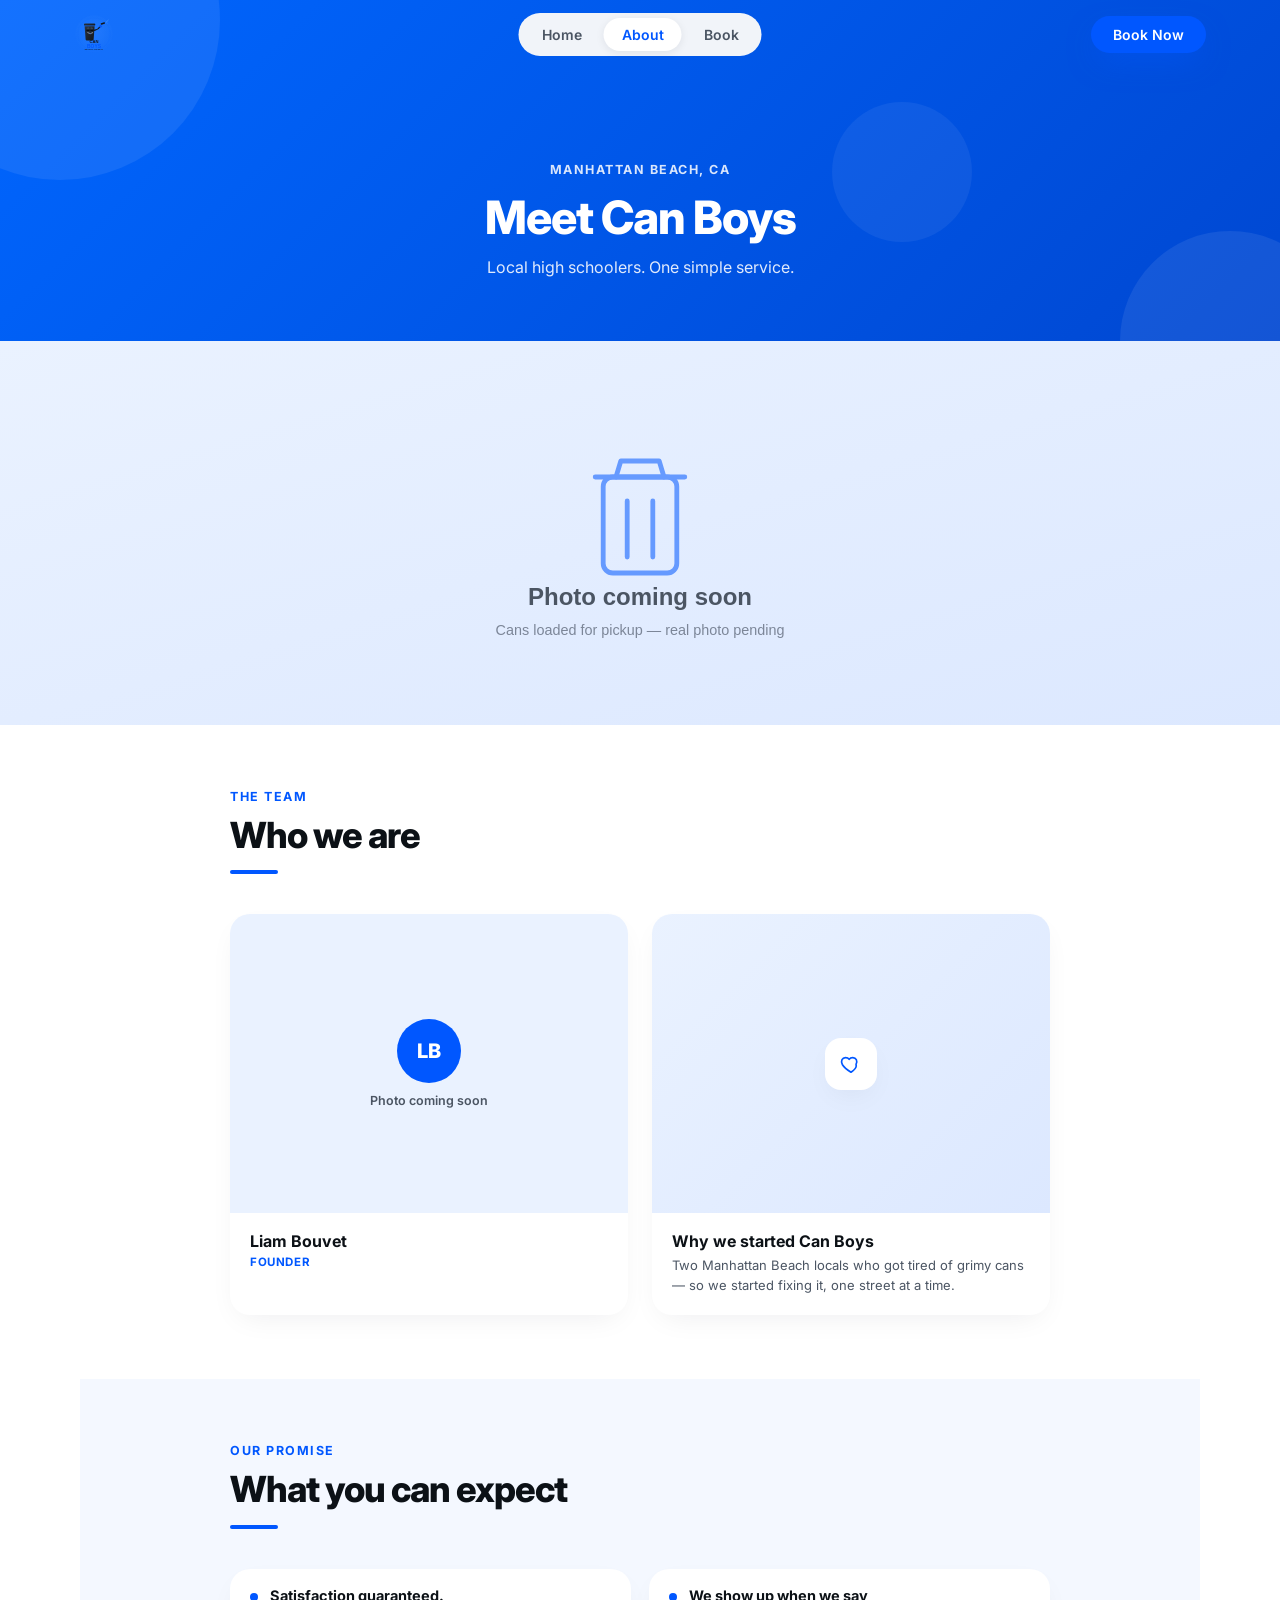
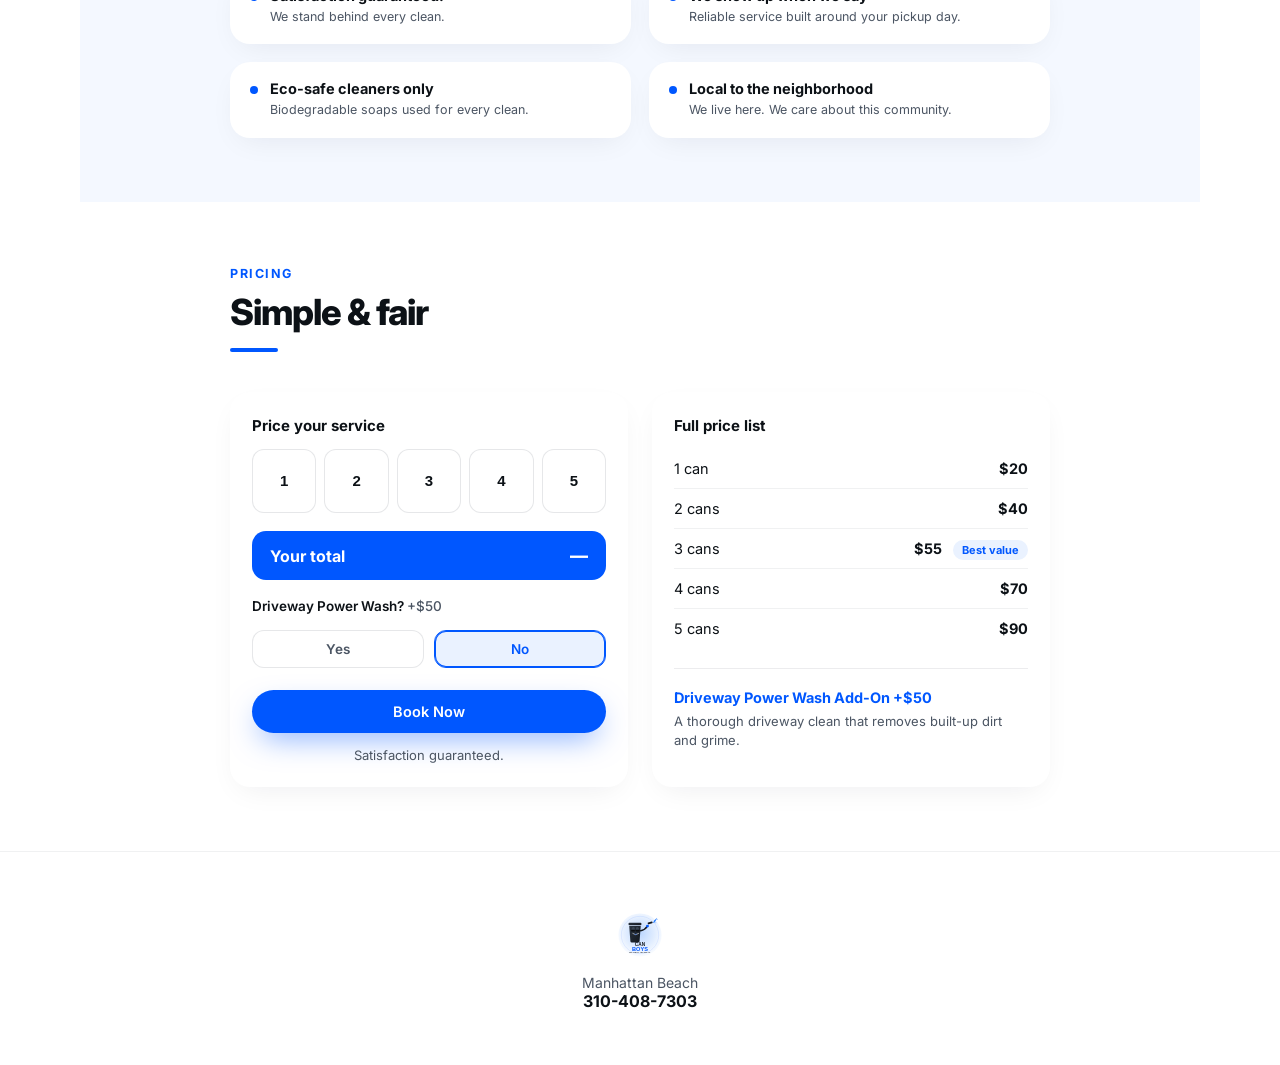
==== commit 4e912a41: "Home/About wording updates and Before/After section visual fixes Text-only changes: - Home: "Biodegr" ====
--- a/about.html
+++ b/about.html
@@ -45,8 +45,8 @@
     <div class="page-banner-circle pbc-3"></div>
     <div class="page-banner-inner reveal">
       <span class="page-banner-label">Manhattan Beach, CA</span>
-      <h1 class="page-banner-title">Meet the Can Boys</h1>
-      <p class="page-banner-sub">Two local students. One simple service.</p>
+      <h1 class="page-banner-title">Meet Can Boys</h1>
+      <p class="page-banner-sub">Local high schoolers. One simple service.</p>
     </div>
   </section>
 
@@ -70,7 +70,7 @@
         </div>
         <div class="team-body">
           <p class="team-name">Liam Bouvet</p>
-          <p class="team-role">Co-Founder</p>
+          <p class="team-role">Founder</p>
         </div>
       </div>
       <div class="team-card story-card">
--- a/css/style.css
+++ b/css/style.css
@@ -229,6 +229,7 @@
 .hero-actions .btn-lg {
   padding: 13px 24px;
   font-size: 14.5px;
+  width: 150px;
 }
 .hero-note {
   font-weight: 600;
@@ -391,10 +392,7 @@
 /* ---------- Before / After ---------- */
 .compare-wrap { position: relative; max-width: 500px; margin: 0 auto; }
 .drag-pill {
-  position: absolute;
-  top: -16px;
-  left: 50%;
-  transform: translateX(-50%);
+  display: inline-block;
   background: #fff;
   color: var(--ink-soft);
   font-size: 11.5px;
@@ -404,11 +402,12 @@
   box-shadow: var(--shadow-soft);
   z-index: 5;
   letter-spacing: 0.3px;
+  margin: 0 0 20px;
 }
 .compare {
   position: relative;
   width: 100%;
-  aspect-ratio: 3 / 4;
+  aspect-ratio: 7 / 5;
   border-radius: var(--radius-lg);
   overflow: hidden;
   box-shadow: var(--shadow-blue);
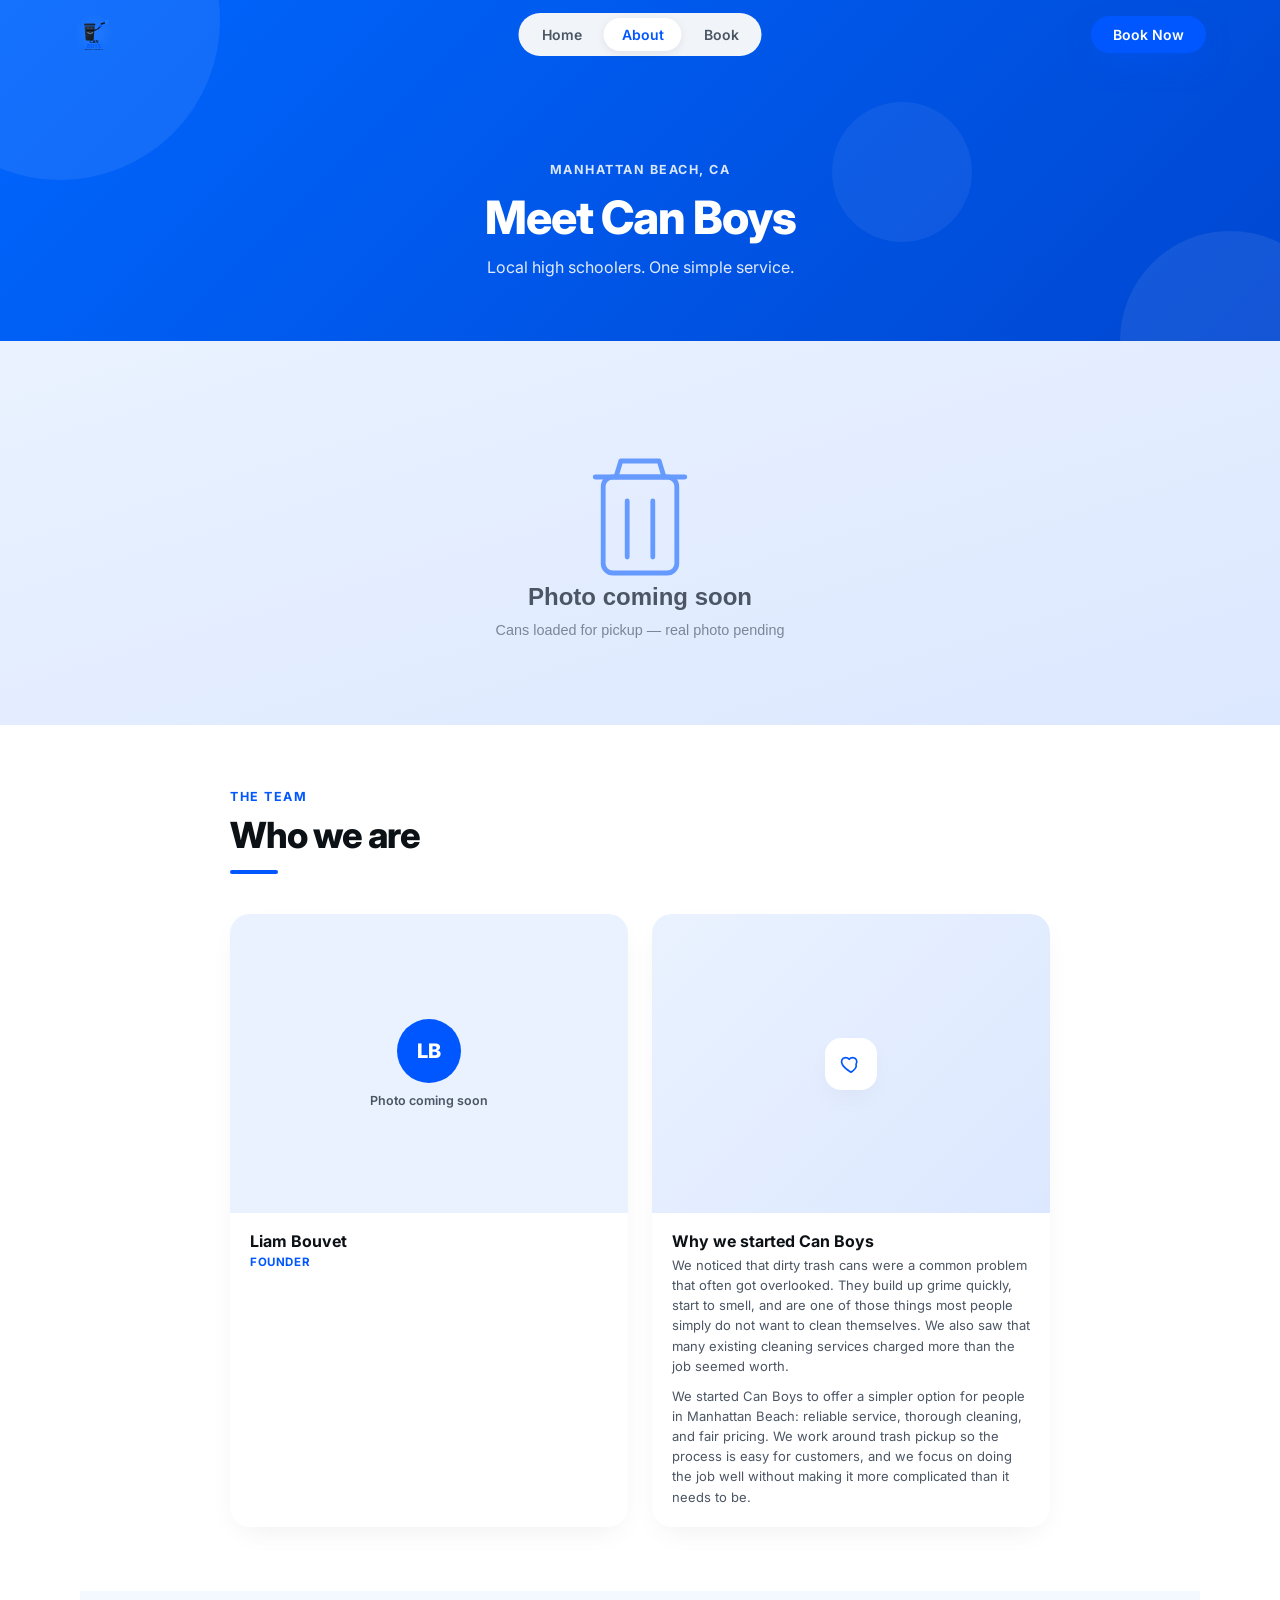
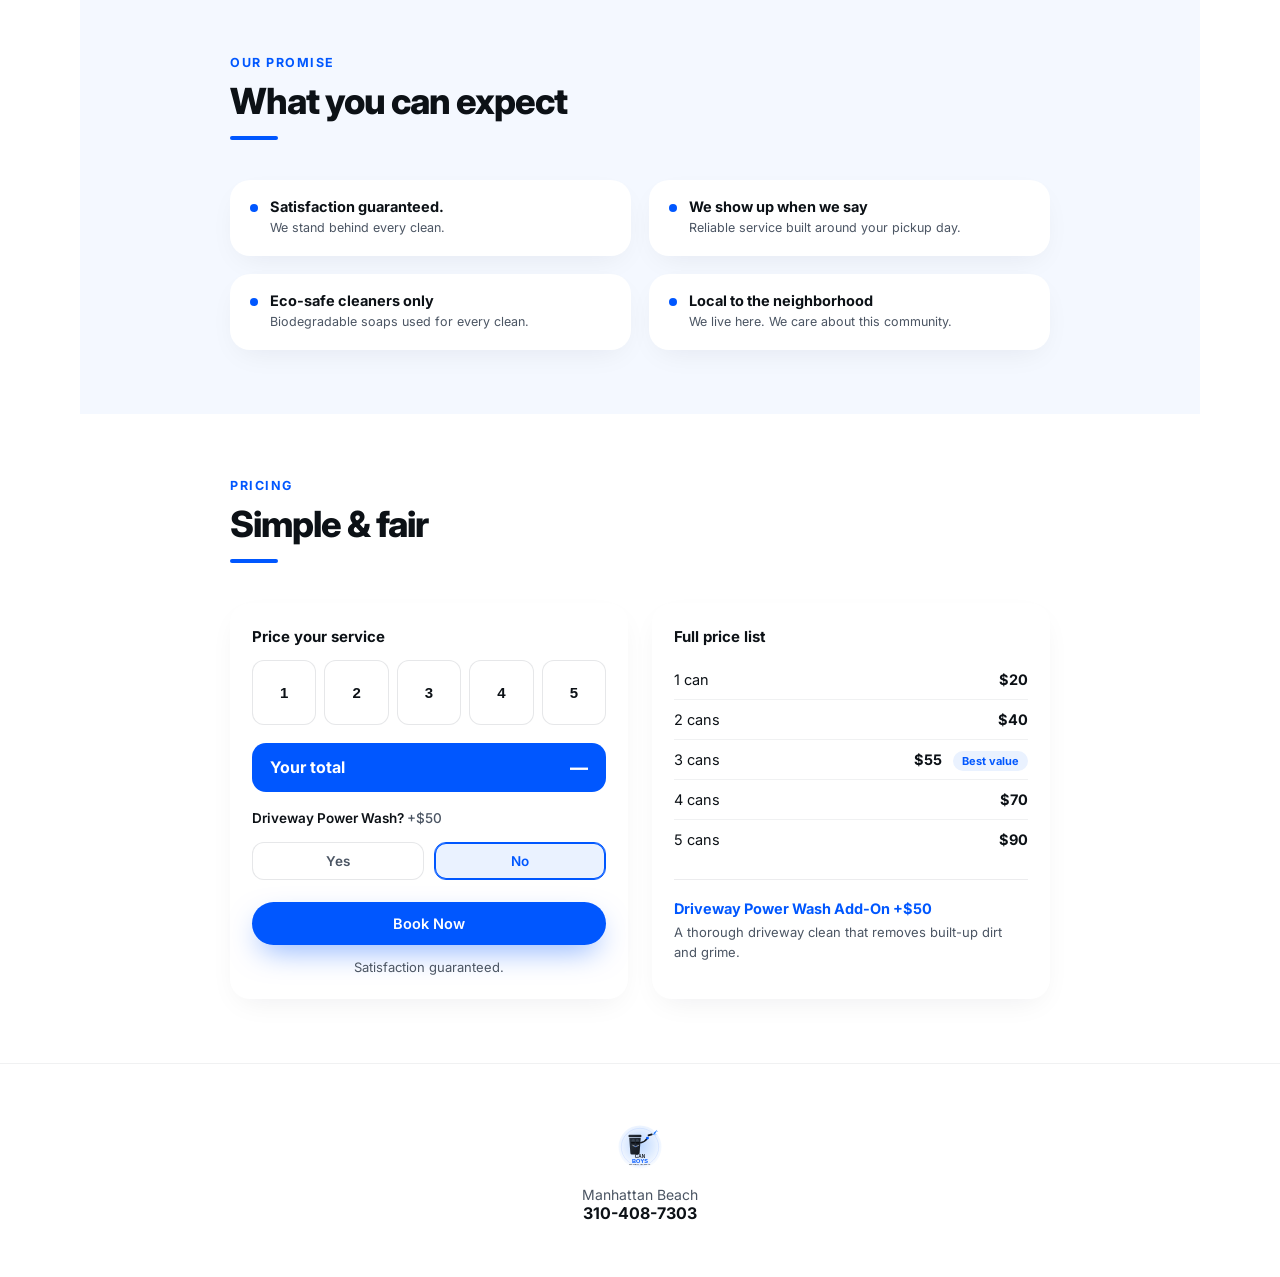
==== commit 9663d984: "Fix Before/After image sizing on Home; write story-card copy on About Home "Drag to compare" section" ====
--- a/about.html
+++ b/about.html
@@ -82,7 +82,8 @@
         <div class="team-body">
           <p class="team-name">Why we started Can Boys</p>
           <div class="story-body">
-            <p>Two Manhattan Beach locals who got tired of grimy cans — so we started fixing it, one street at a time.</p>
+            <p>We noticed that dirty trash cans were a common problem that often got overlooked. They build up grime quickly, start to smell, and are one of those things most people simply do not want to clean themselves. We also saw that many existing cleaning services charged more than the job seemed worth.</p>
+            <p>We started Can Boys to offer a simpler option for people in Manhattan Beach: reliable service, thorough cleaning, and fair pricing. We work around trash pickup so the process is easy for customers, and we focus on doing the job well without making it more complicated than it needs to be.</p>
           </div>
         </div>
       </div>
--- a/css/style.css
+++ b/css/style.css
@@ -390,7 +390,7 @@
 }
 
 /* ---------- Before / After ---------- */
-.compare-wrap { position: relative; max-width: 500px; margin: 0 auto; }
+.compare-wrap { position: relative; }
 .drag-pill {
   display: inline-block;
   background: #fff;
@@ -602,19 +602,15 @@
    (Before & after / Three steps, done. / We do it right.) flush against
    the LEFT edge of the content below them (the compare panel, the card
    grid) rather than centered on the page — unlike the final CTA, which
-   stays centered (untouched). Constraining section-head to the same
-   width as the content grid below it and left-aligning text within that
-   (still page-centered) box reproduces that flush-left look. */
+   stays centered (untouched). Left-aligning text within the full-width
+   section-head reproduces that flush-left look for all three alike; the
+   compare panel below "Before & after" is full-width to match (see
+   .compare-wrap), so this heading needs no narrower special case. */
 #home ~ .section .section-head,
 #home ~ .section-tint .section-head {
   max-width: none;
   margin: 0 0 36px;
   text-align: left;
-}
-#home ~ .section .section-head:has(+ .compare-wrap) {
-  max-width: 500px;
-  margin-left: auto;
-  margin-right: auto;
 }
 #home ~ .section .label-blue,
 #home ~ .section-tint .label-blue {
@@ -791,6 +787,7 @@
   margin: 0;
 }
 .story-body p { font-size: 13px; color: var(--ink-soft); line-height: 1.55; margin: 0; }
+.story-body p + p { margin-top: 10px; }
 
 /* ==========================================================
    About: promise grid
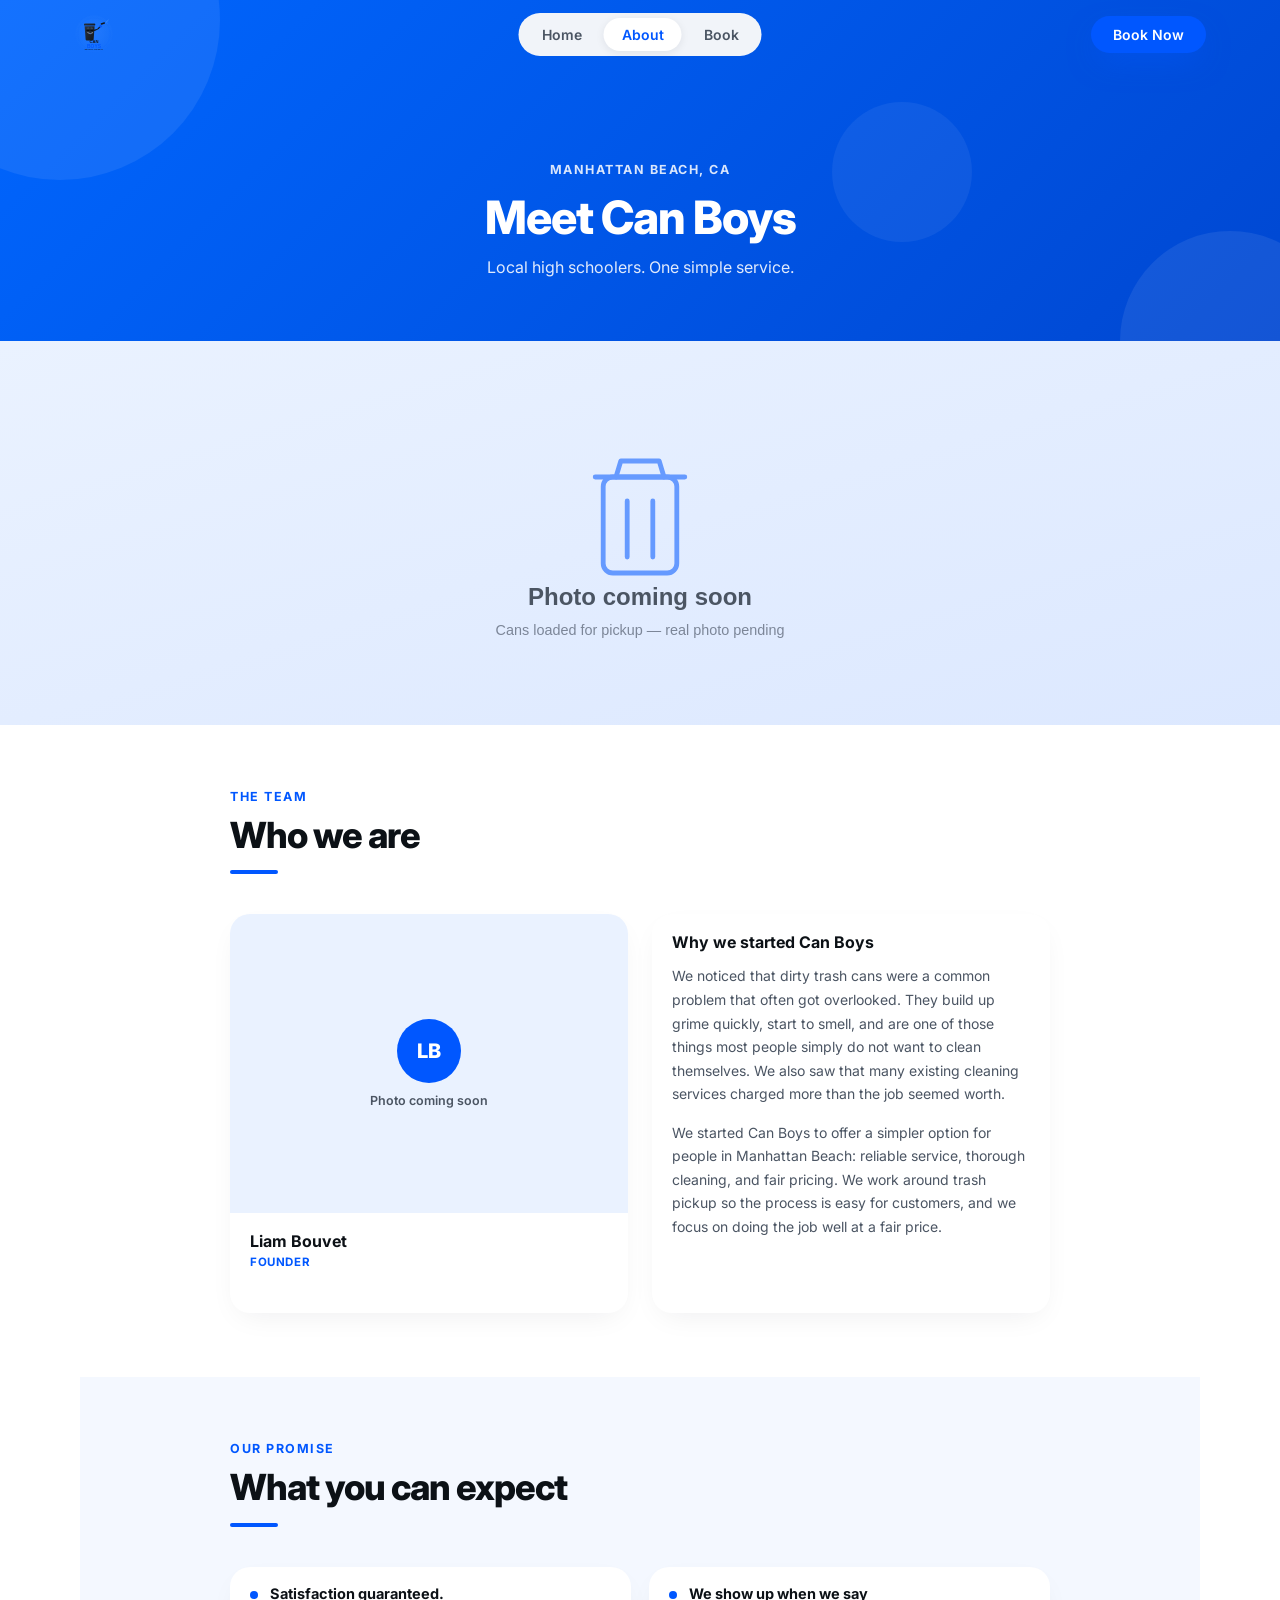
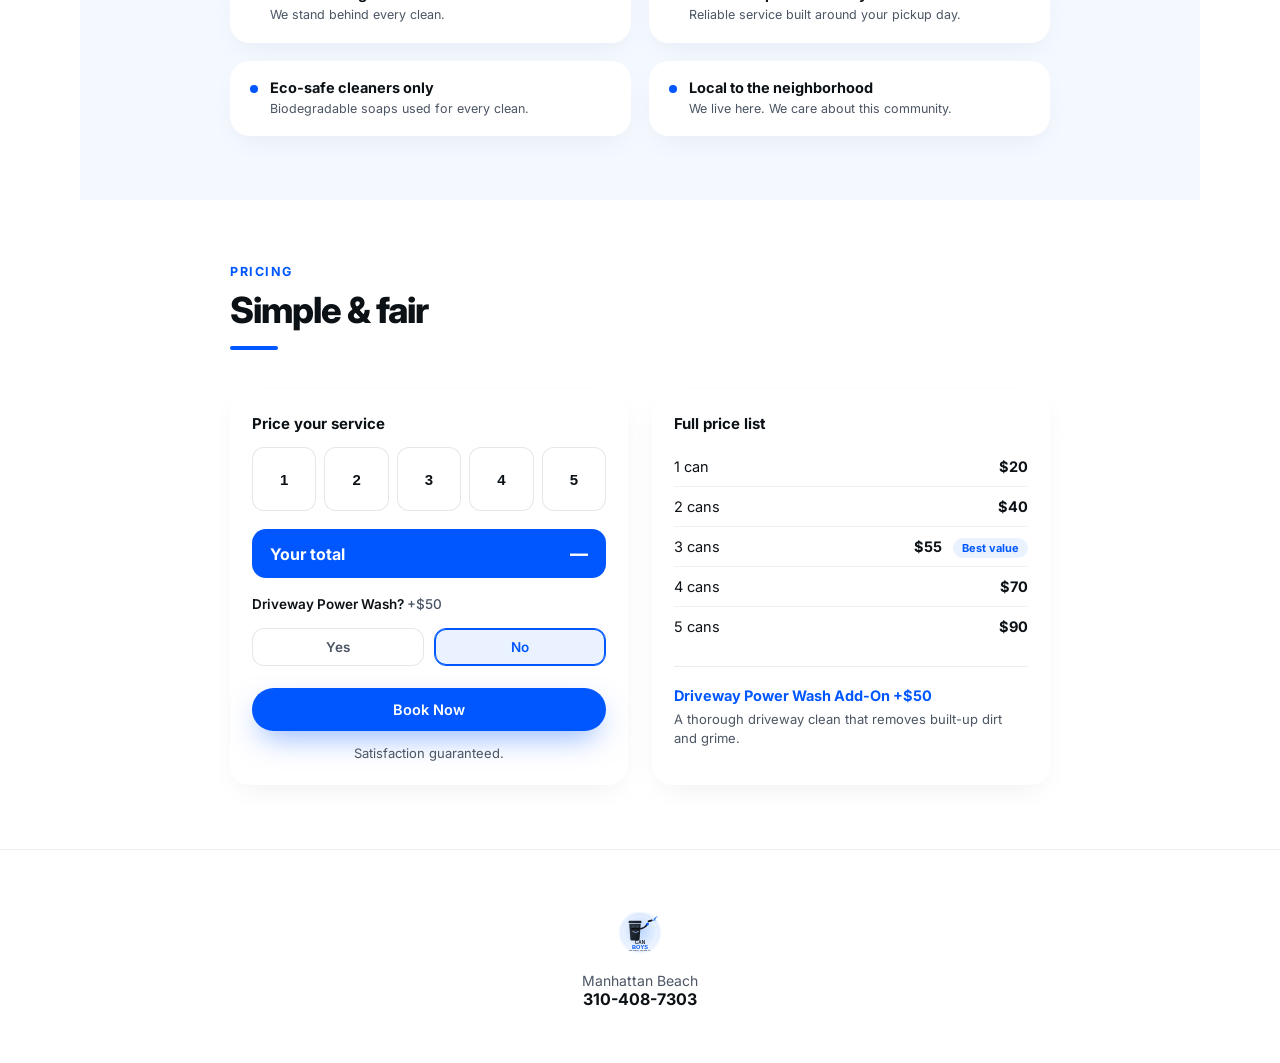
==== commit ed3d5598: "Resize Before/After panel to match screenshot, restore Founder card photo, center slider default, fi" ====
--- a/about.html
+++ b/about.html
@@ -74,16 +74,11 @@
         </div>
       </div>
       <div class="team-card story-card">
-        <div class="team-visual story-visual">
-          <div class="story-icon">
-            <svg width="22" height="22" viewBox="0 0 24 24" fill="none"><path d="M12 21s-7-4.35-9.5-8.5C.5 8.5 2.5 5 6 5c2 0 3.5 1.2 4 2 0.5-0.8 2-2 4-2 3.5 0 5.5 3.5 3.5 7.5C19 16.65 12 21 12 21z" stroke="#0057ff" stroke-width="1.8" stroke-linejoin="round"/></svg>
-          </div>
-        </div>
         <div class="team-body">
           <p class="team-name">Why we started Can Boys</p>
           <div class="story-body">
             <p>We noticed that dirty trash cans were a common problem that often got overlooked. They build up grime quickly, start to smell, and are one of those things most people simply do not want to clean themselves. We also saw that many existing cleaning services charged more than the job seemed worth.</p>
-            <p>We started Can Boys to offer a simpler option for people in Manhattan Beach: reliable service, thorough cleaning, and fair pricing. We work around trash pickup so the process is easy for customers, and we focus on doing the job well without making it more complicated than it needs to be.</p>
+            <p>We started Can Boys to offer a simpler option for people in Manhattan Beach: reliable service, thorough cleaning, and fair pricing. We work around trash pickup so the process is easy for customers, and we focus on doing the job well at a fair price.</p>
           </div>
         </div>
       </div>
--- a/css/style.css
+++ b/css/style.css
@@ -390,7 +390,7 @@
 }
 
 /* ---------- Before / After ---------- */
-.compare-wrap { position: relative; }
+.compare-wrap { position: relative; max-width: 820px; margin: 0 auto; }
 .drag-pill {
   display: inline-block;
   background: #fff;
@@ -425,10 +425,11 @@
 .compare-before-wrap {
   position: absolute;
   inset: 0;
-  width: 55%;
+  width: 50%;
   overflow: hidden;
 }
 .compare-before-wrap .compare-img {
+  max-width: none;
   width: var(--compare-img-w, 100%);
   height: 100%;
 }
@@ -450,7 +451,7 @@
   position: absolute;
   top: 0;
   bottom: 0;
-  left: 55%;
+  left: 50%;
   width: 4px;
   background: #fff;
   transform: translateX(-2px);
@@ -602,15 +603,19 @@
    (Before & after / Three steps, done. / We do it right.) flush against
    the LEFT edge of the content below them (the compare panel, the card
    grid) rather than centered on the page — unlike the final CTA, which
-   stays centered (untouched). Left-aligning text within the full-width
-   section-head reproduces that flush-left look for all three alike; the
-   compare panel below "Before & after" is full-width to match (see
-   .compare-wrap), so this heading needs no narrower special case. */
+   stays centered (untouched). Constraining section-head to the same
+   width as the content grid below it and left-aligning text within that
+   (still page-centered) box reproduces that flush-left look. */
 #home ~ .section .section-head,
 #home ~ .section-tint .section-head {
   max-width: none;
   margin: 0 0 36px;
   text-align: left;
+}
+#home ~ .section .section-head:has(+ .compare-wrap) {
+  max-width: 820px;
+  margin-left: auto;
+  margin-right: auto;
 }
 #home ~ .section .label-blue,
 #home ~ .section-tint .label-blue {
@@ -742,6 +747,11 @@
   transition: transform 0.3s ease, box-shadow 0.3s ease;
 }
 .team-card:hover { transform: translateY(-6px); box-shadow: var(--shadow-blue); }
+.team-card.story-card {
+  height: 399px;
+  display: flex;
+  flex-direction: column;
+}
 .team-visual {
   width: 100%;
   aspect-ratio: 4 / 3;
@@ -786,8 +796,16 @@
   text-transform: uppercase;
   margin: 0;
 }
-.story-body p { font-size: 13px; color: var(--ink-soft); line-height: 1.55; margin: 0; }
-.story-body p + p { margin-top: 10px; }
+.story-card .team-body {
+  flex: 1;
+  display: flex;
+  flex-direction: column;
+  justify-content: flex-start;
+  min-height: 0;
+}
+.story-card .team-name { font-size: 16px; margin: 0 0 12px; }
+.story-body { display: flex; flex-direction: column; gap: 15px; overflow: hidden; }
+.story-body p { font-size: 14px; color: var(--ink-soft); line-height: 1.68; margin: 0; }
 
 /* ==========================================================
    About: promise grid
@@ -1061,6 +1079,12 @@
   .price-grid,
   .team-grid,
   .promise-grid { grid-template-columns: 1fr; }
+  /* Stacked single-column layout: the story-card is no longer side-by-
+     side with Liam's card, so the fixed height that matches them on
+     desktop would just clip the (longer) story-card text at narrower
+     widths. Let it size to its own content when stacked. */
+  .team-card.story-card { height: auto; }
+  .story-body { overflow: visible; }
 }
 
 @media (max-width: 560px) {
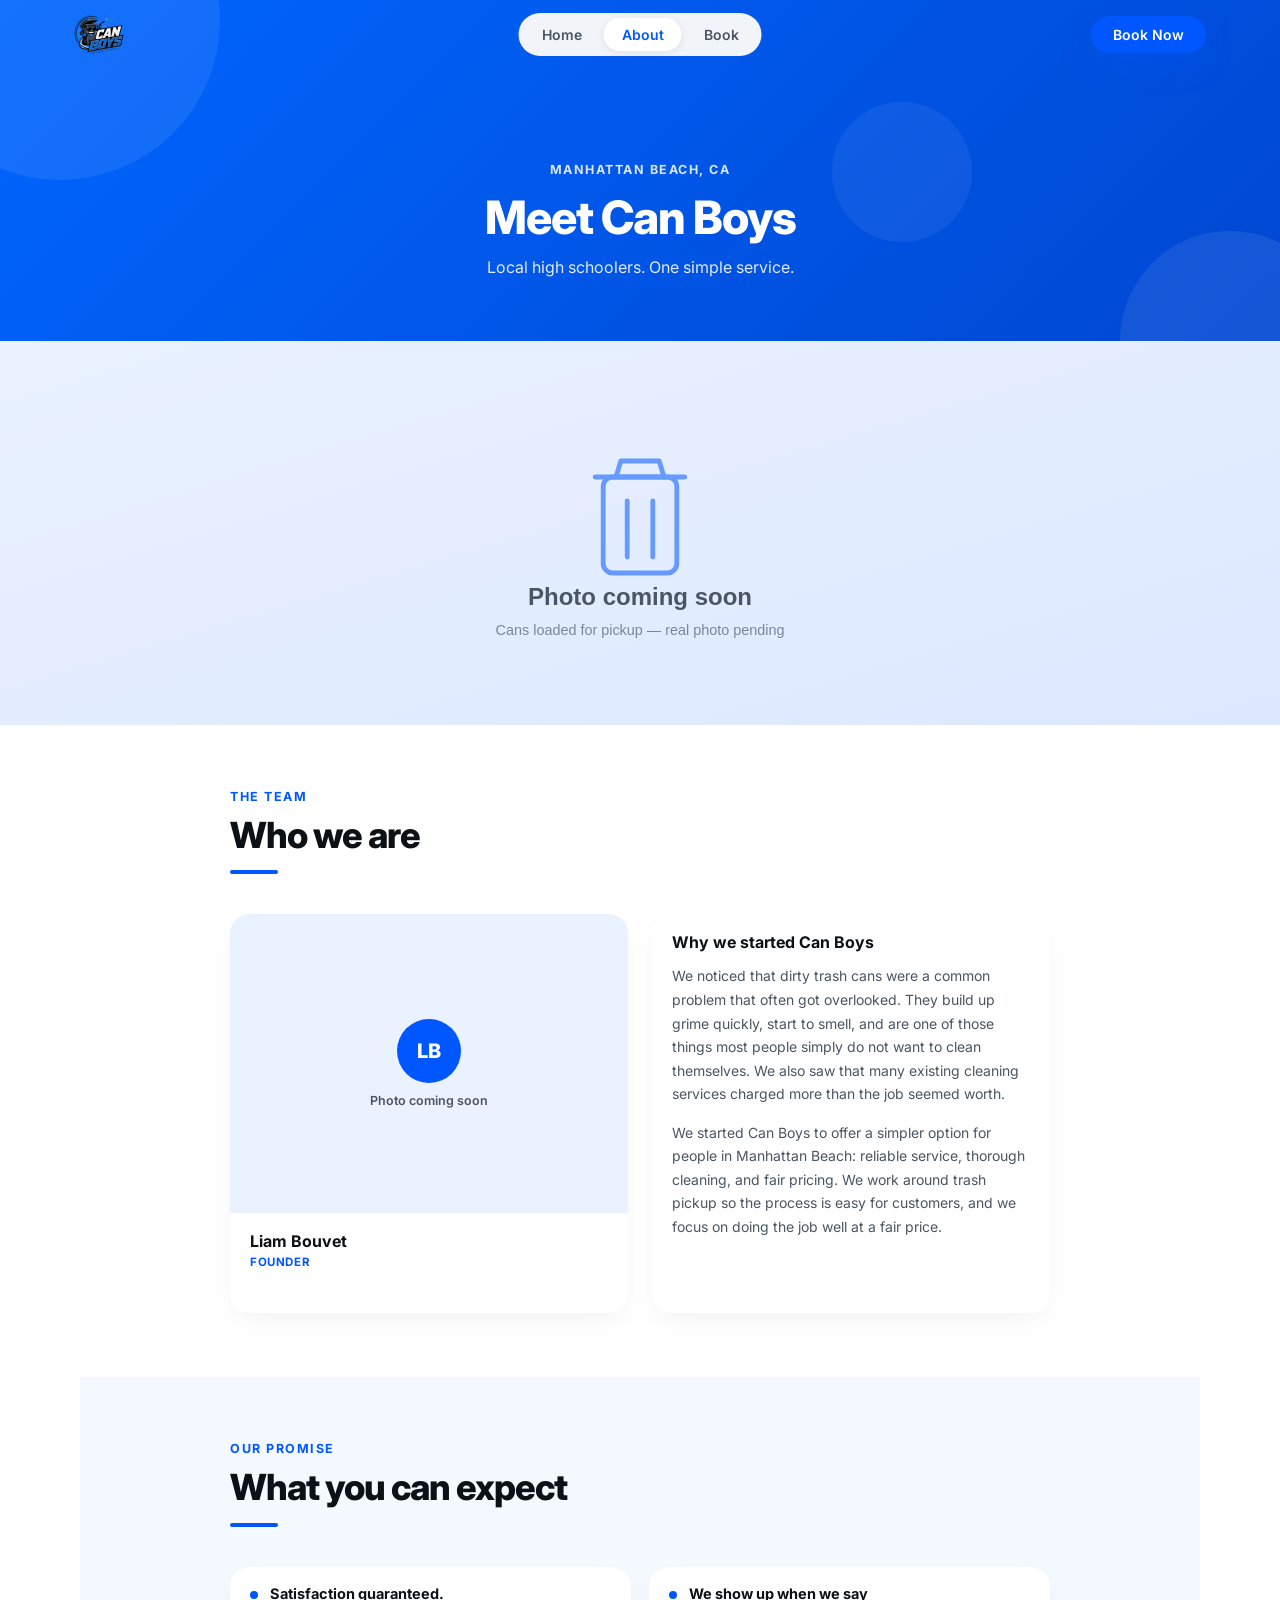
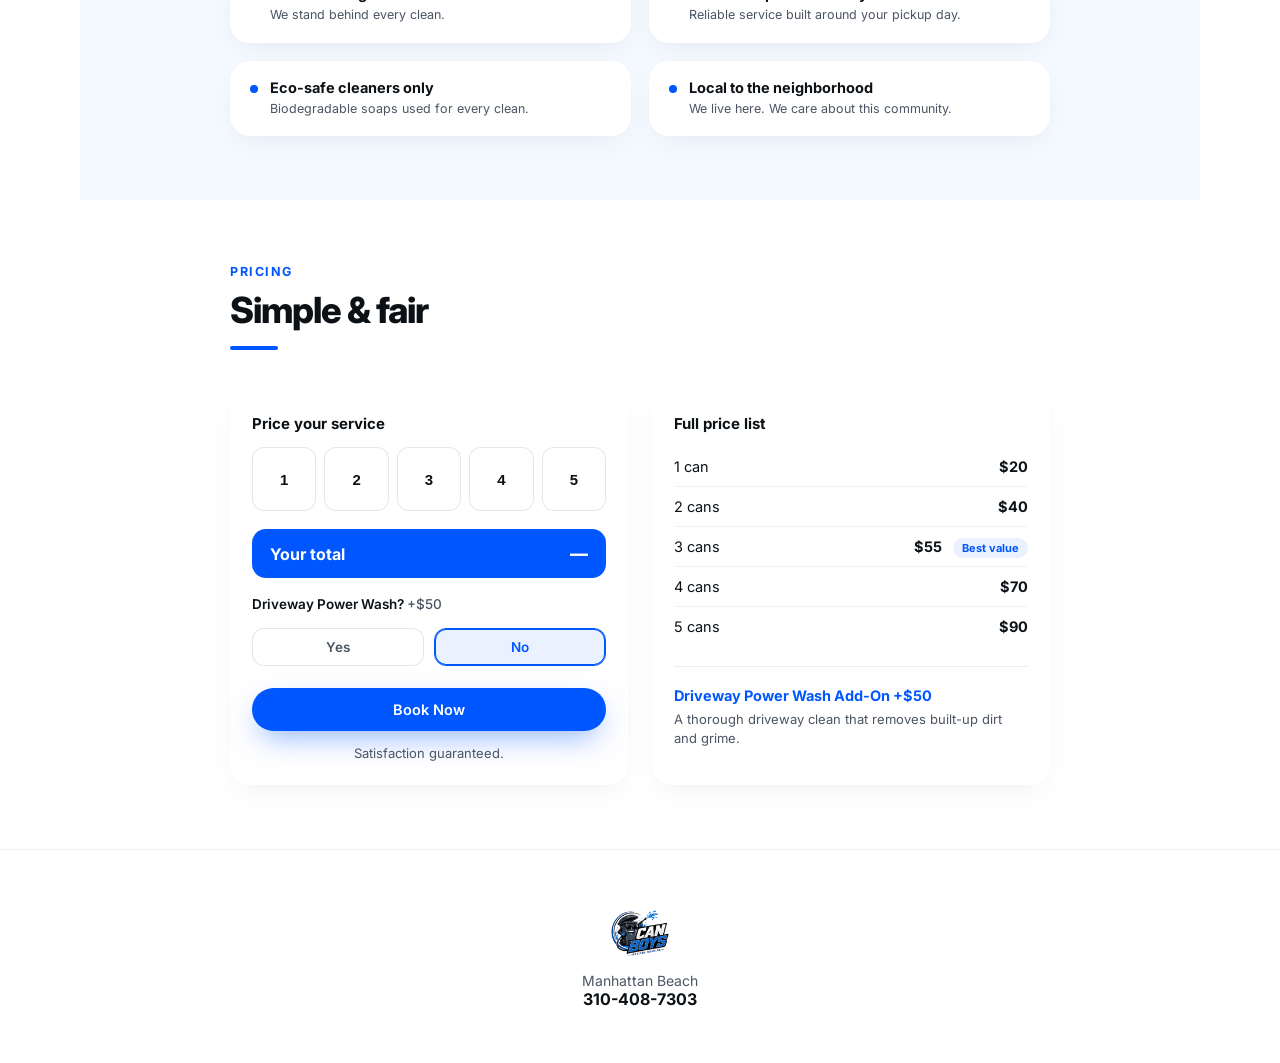
==== commit 84a65708: "Add real Can Boys logo, stop hero float animation, remove glow/badge Saved the uploaded logo to asse" ====
--- a/about.html
+++ b/about.html
@@ -5,7 +5,7 @@
 <meta name="viewport" content="width=device-width, initial-scale=1.0">
 <title>About — Can Boys · Manhattan Beach</title>
 <meta name="description" content="Meet the Can Boys: two Manhattan Beach locals cleaning trash cans. See our story, our standards, and simple, fair pricing.">
-<link rel="icon" href="assets/logo.svg" type="image/svg+xml">
+<link rel="icon" href="assets/logo.png" type="image/png">
 <link rel="preconnect" href="https://fonts.googleapis.com">
 <link rel="preconnect" href="https://fonts.gstatic.com" crossorigin>
 <link href="https://fonts.googleapis.com/css2?family=Inter:wght@400;500;600;700;800;900&display=swap" rel="stylesheet">
@@ -16,7 +16,7 @@
 <header class="nav" id="nav">
   <div class="nav-inner">
     <a href="index.html" class="nav-logo">
-      <img src="assets/logo.svg" alt="Can Boys logo">
+      <img src="assets/logo.png" alt="Can Boys logo">
     </a>
     <nav class="nav-links">
       <a href="index.html">Home</a>
@@ -175,7 +175,7 @@
 </main>
 
 <footer class="footer">
-  <img src="assets/logo.svg" alt="Can Boys logo" class="footer-logo">
+  <img src="assets/logo.png" alt="Can Boys logo" class="footer-logo">
   <p class="footer-area">Manhattan Beach</p>
   <p class="footer-phone">310-408-7303</p>
 </footer>
--- a/css/style.css
+++ b/css/style.css
@@ -269,7 +269,6 @@
   position: relative;
   width: min(390px, 74%);
   z-index: 2;
-  animation: float 6s ease-in-out infinite;
   filter: drop-shadow(0 25px 30px rgba(0, 87, 255, 0.18));
 }
 @keyframes float {
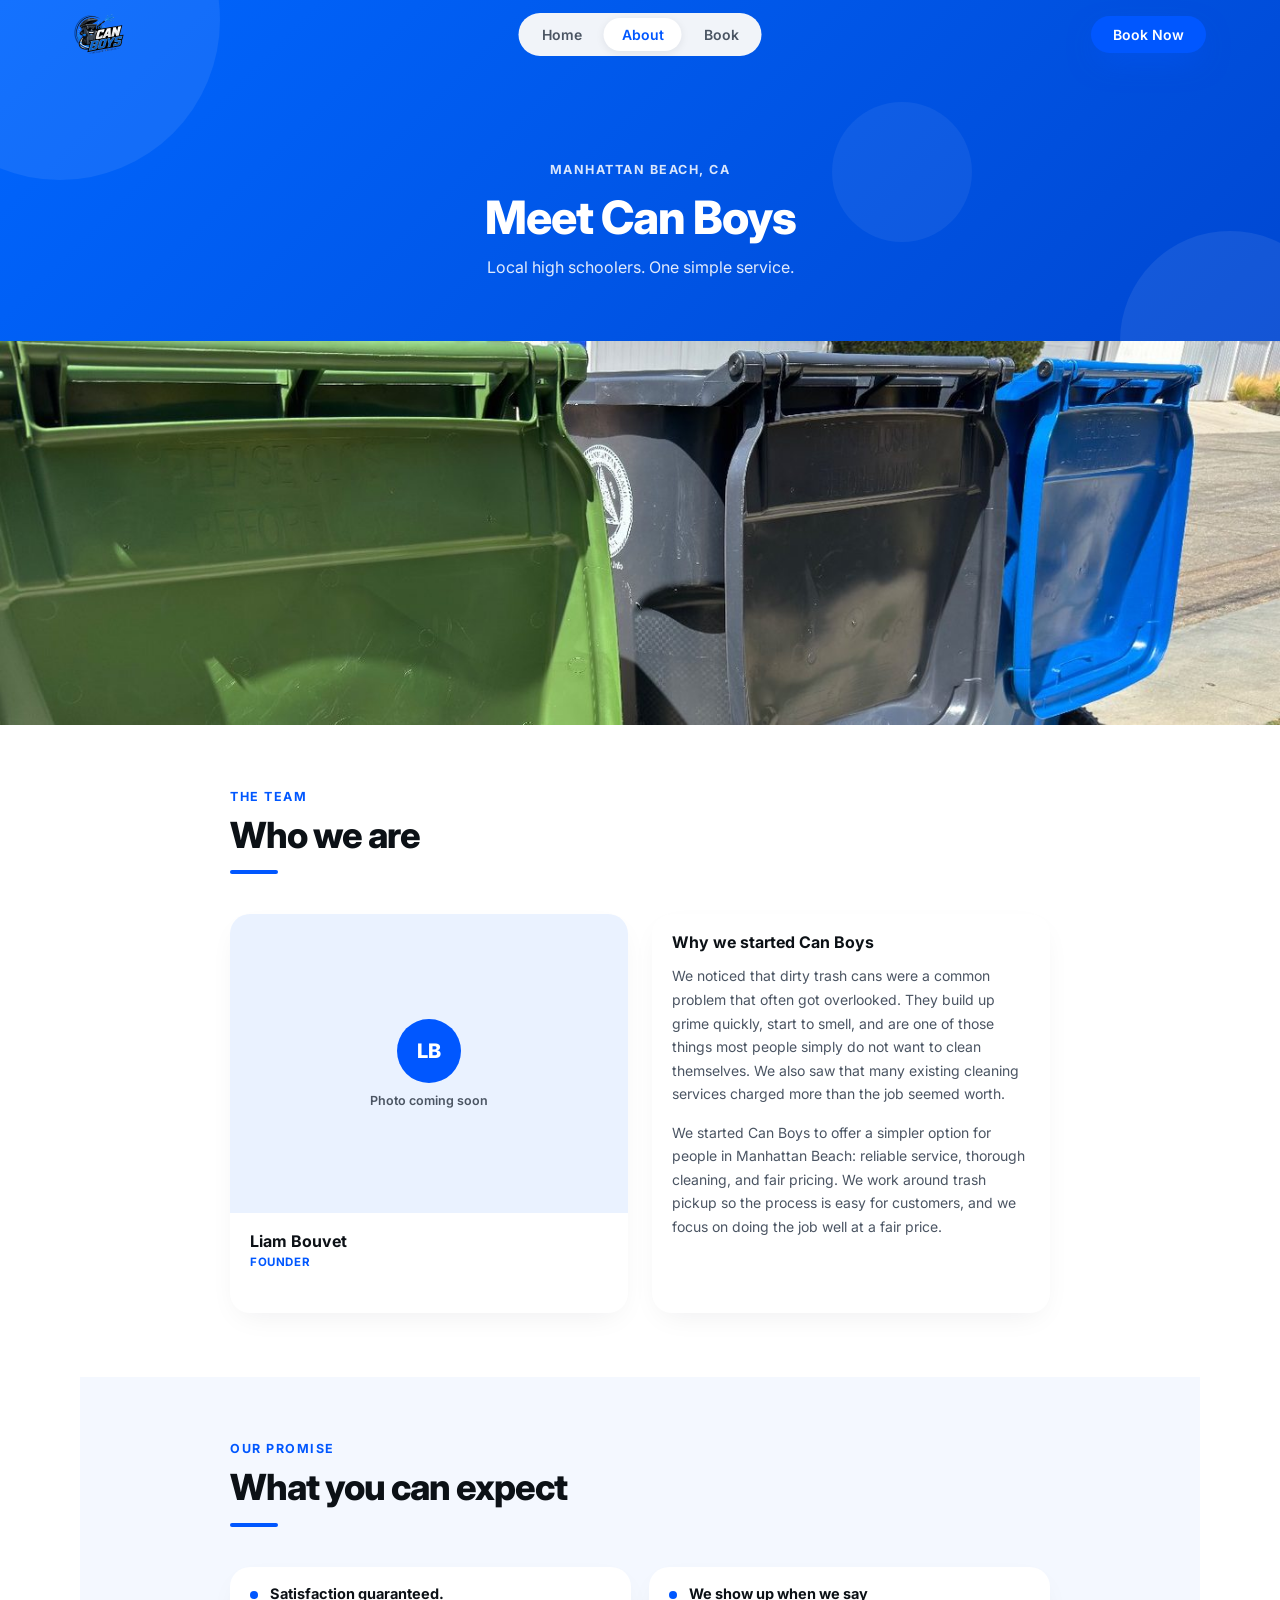
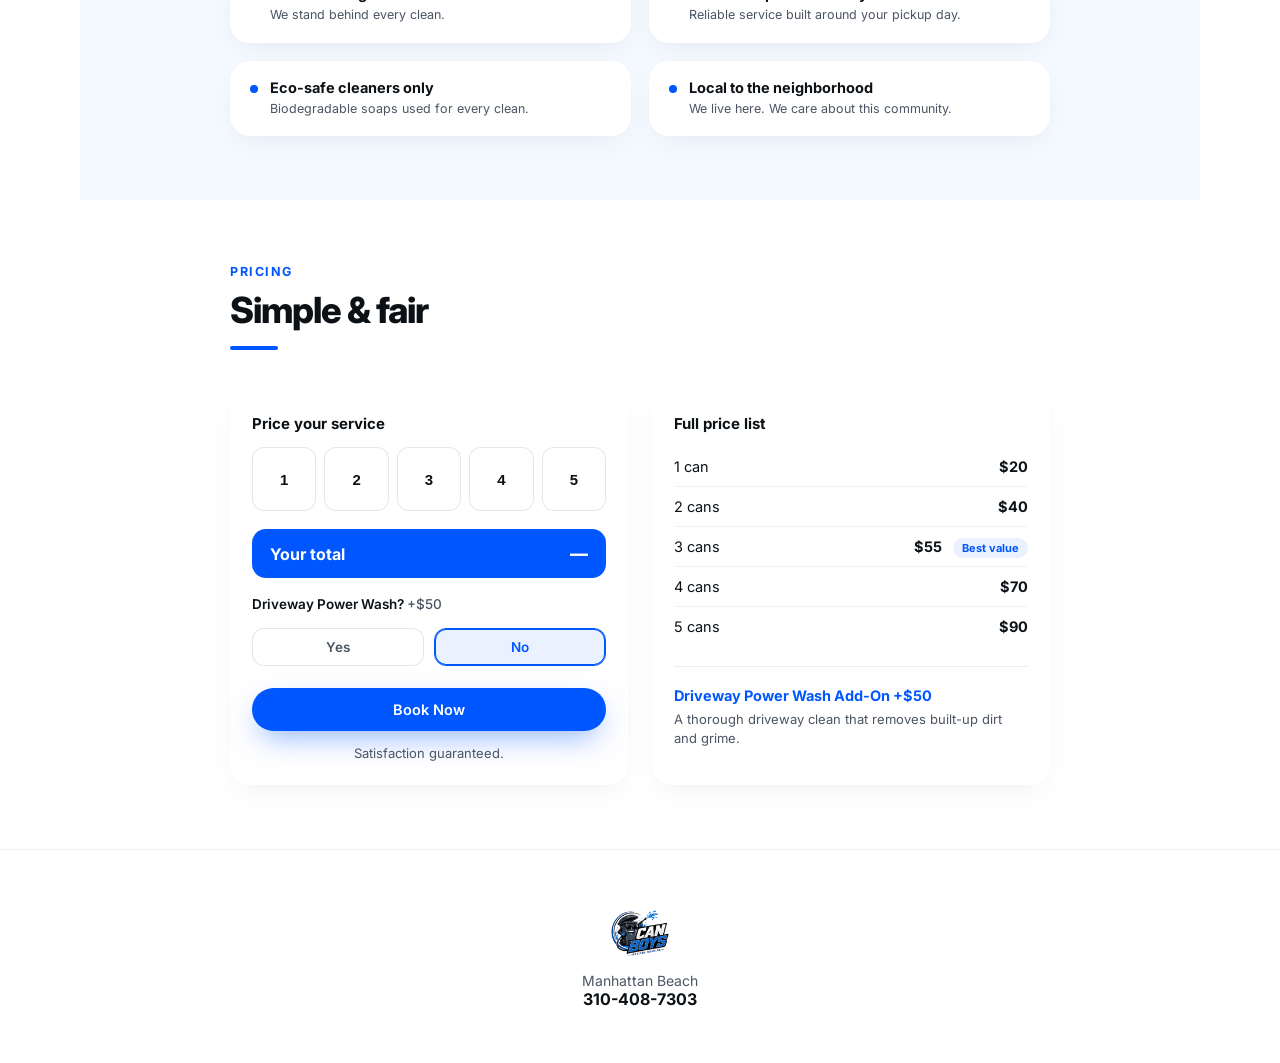
==== commit c32773f7: "Replace About page cans placeholder with real photo Crop the uploaded photo of three color-coded tra" ====
--- a/about.html
+++ b/about.html
@@ -52,7 +52,7 @@
 
   <!-- FULL WIDTH PHOTO -->
   <div class="about-photo-wrap reveal">
-    <img src="assets/about-photo-placeholder.svg" alt="Trash cans loaded on a cart, ready for cleaning (placeholder photo)" class="about-photo">
+    <img src="assets/about-cans-photo.jpg" alt="Three color-coded trash cans lined up for cleaning" class="about-photo">
   </div>
 
   <!-- WHO WE ARE -->
